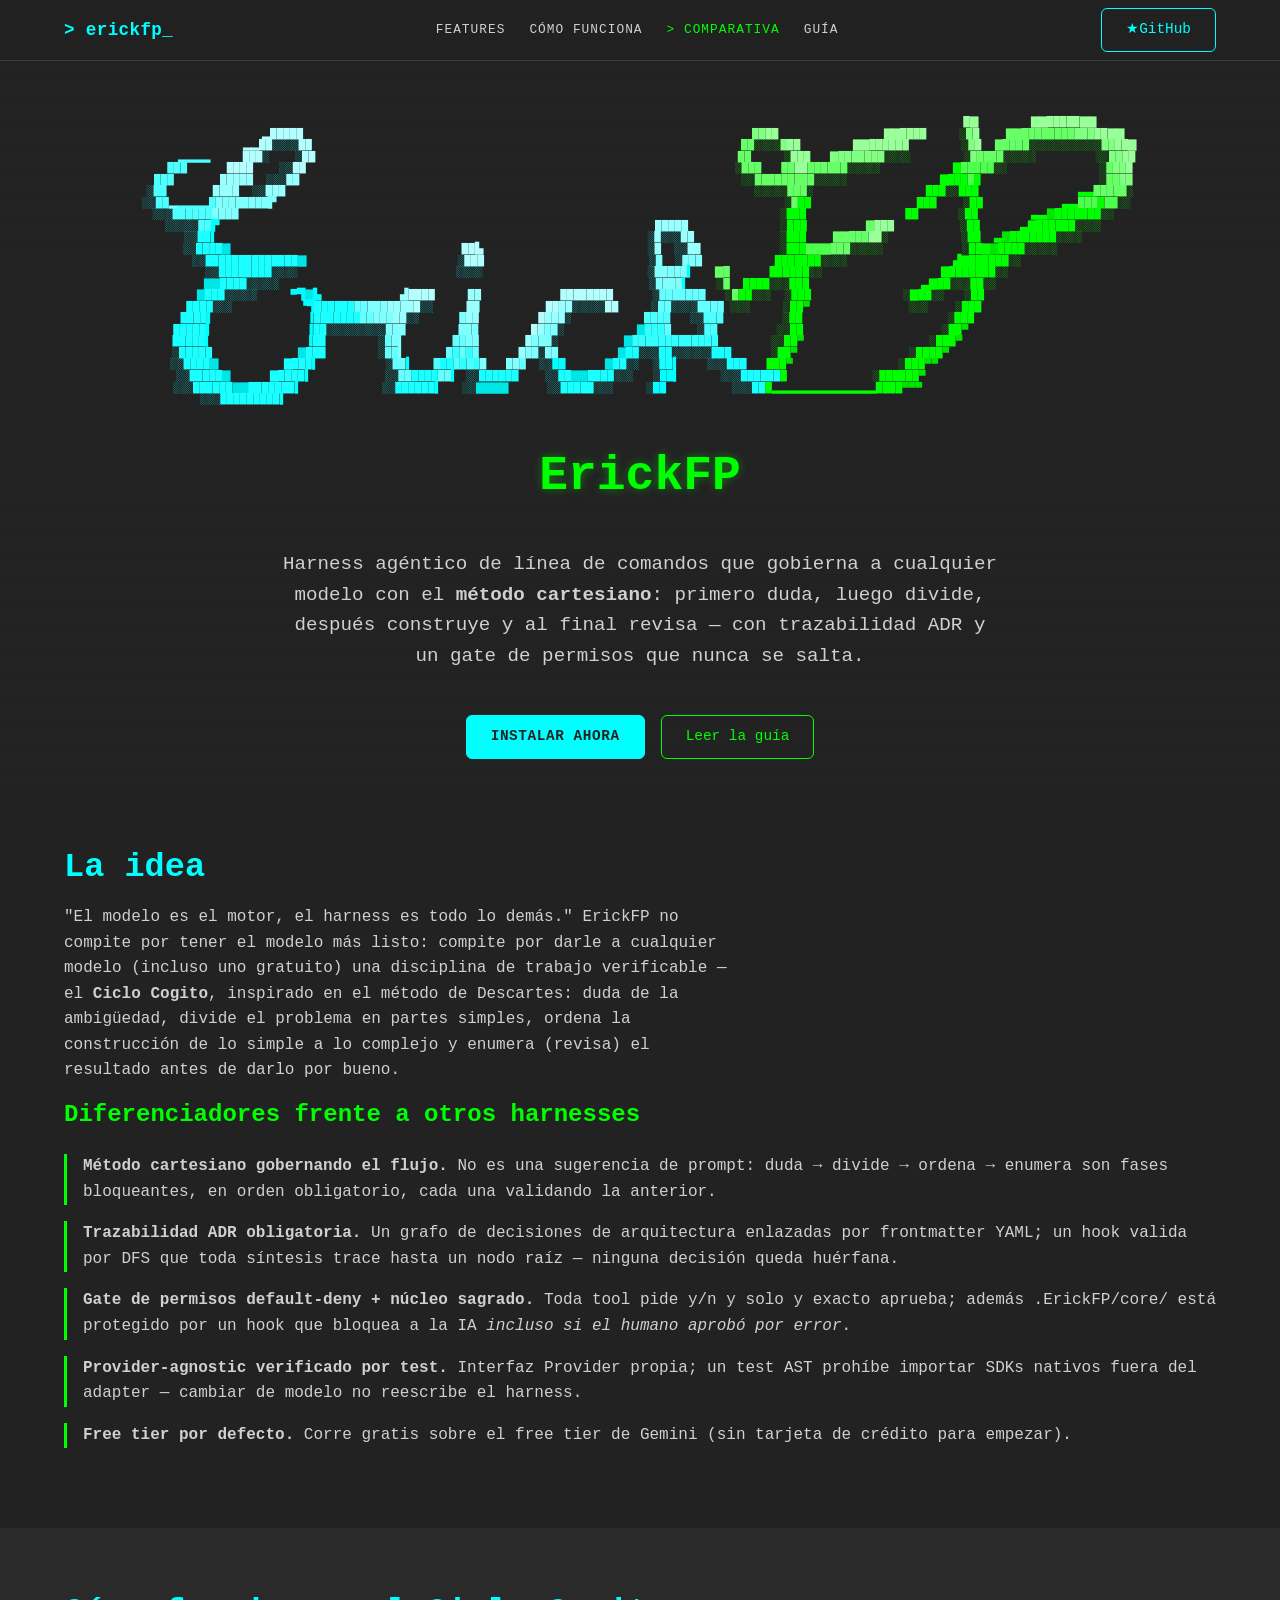
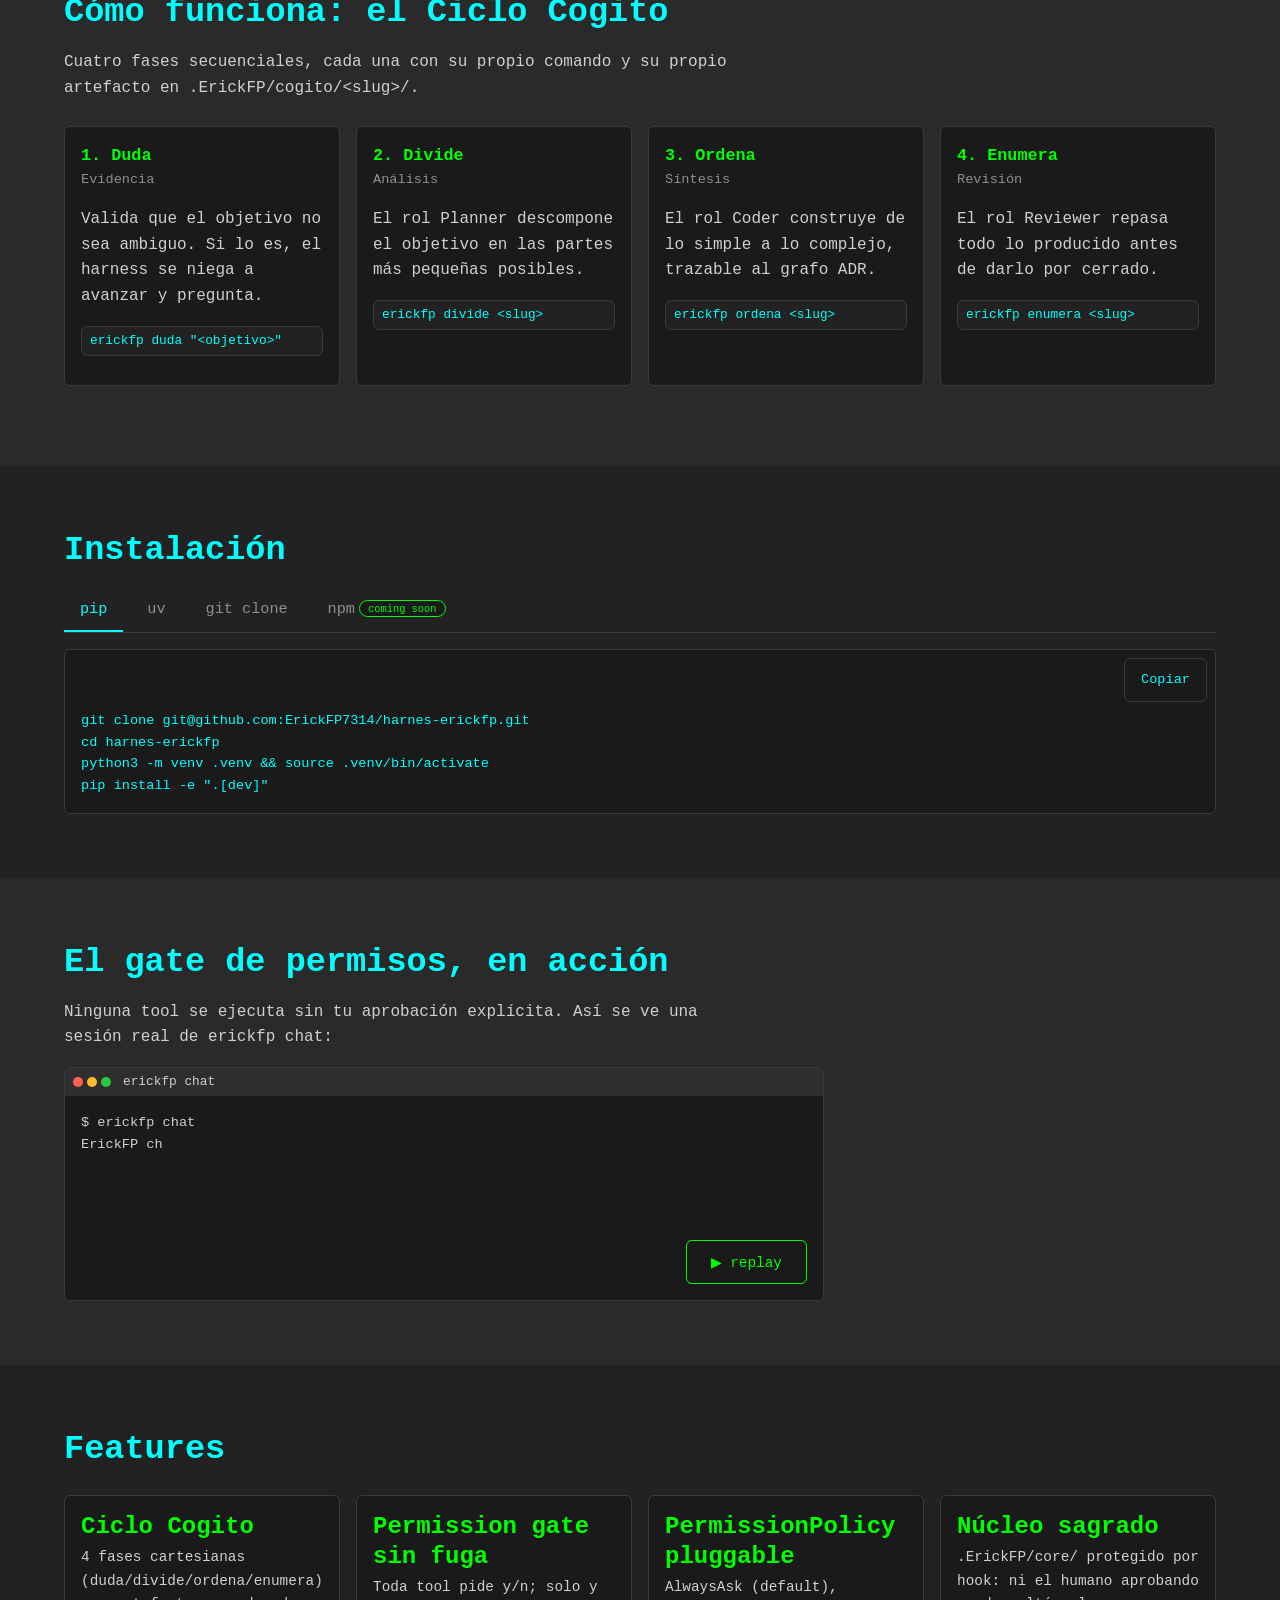
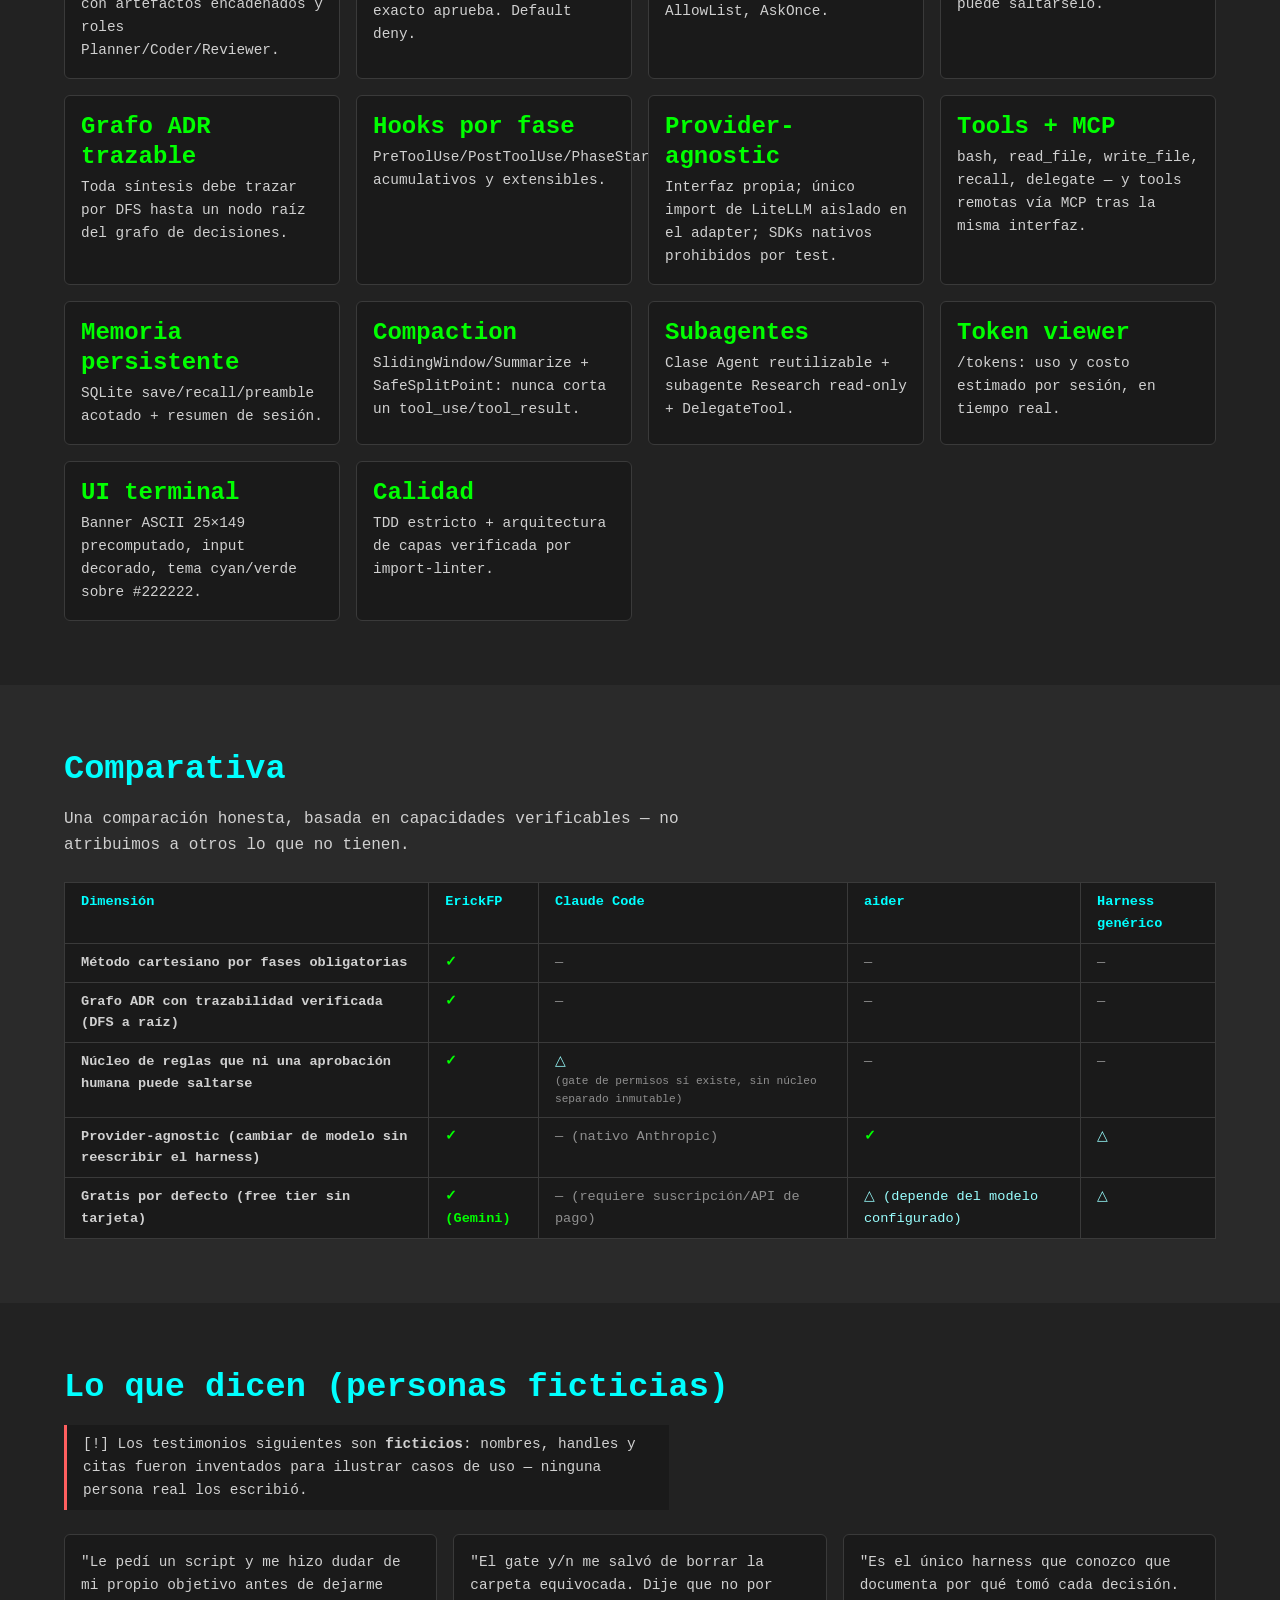
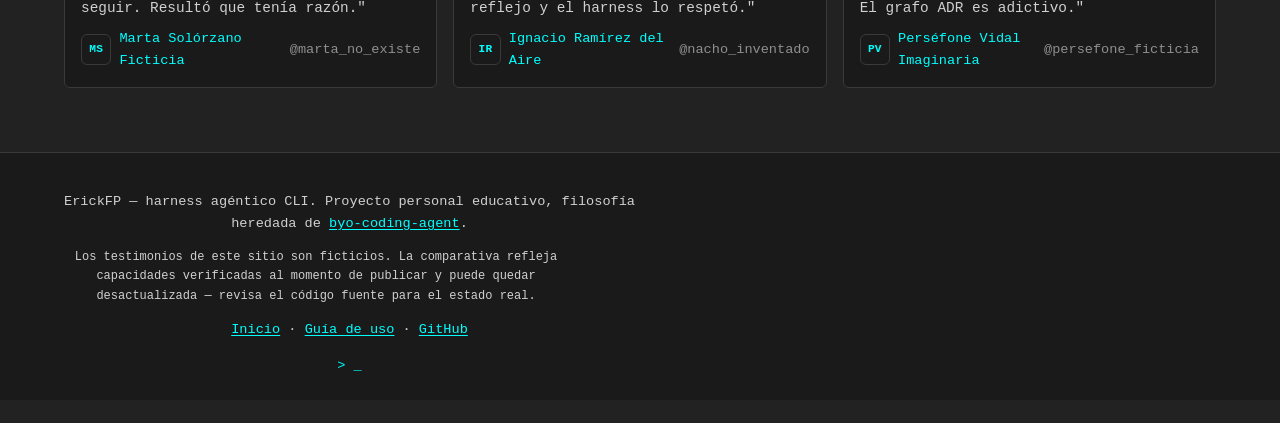
==== WebPage/index.html @ 9faa2ae4 "landing-webpage: sitio estático de presentación de ErickFP + deploy a GitHub Pages Lotes A-D del cic" ====
<!doctype html>
<html lang="es">
<head>
<meta charset="UTF-8">
<meta name="viewport" content="width=device-width, initial-scale=1">
<title>ErickFP — harness agéntico CLI gobernado por el método cartesiano</title>
<meta name="description" content="ErickFP es un harness agéntico de línea de comandos: el modelo es el motor, el harness es todo lo demás. Método cartesiano, gate de permisos sin fuga, núcleo sagrado y trazabilidad ADR.">
<link rel="icon" href="assets/img/favicon.svg" type="image/svg+xml">
<link rel="stylesheet" href="assets/css/theme.css">
<link rel="stylesheet" href="assets/css/portada.css">
<link rel="stylesheet" href="assets/css/landing.css">
</head>
<body>
<a class="skip-link" href="#main">Saltar al contenido</a>

<header class="site-header">
  <nav class="nav container" aria-label="Navegación principal">
    <a href="#hero" class="logo"><span aria-hidden="true">&gt; </span>erickfp<span class="cursor-caret">_</span></a>
    <button class="nav-toggle" id="nav-toggle" aria-expanded="false" aria-controls="nav-links" aria-label="Abrir menú">☰</button>
    <ul class="nav-links" id="nav-links">
      <li><a href="#features" data-nav>Features</a></li>
      <li><a href="#ciclo" data-nav>Cómo funciona</a></li>
      <li><a href="#comparativa" data-nav>Comparativa</a></li>
      <li><a href="guia.html">Guía</a></li>
    </ul>
    <a class="btn btn-github" href="https://github.com/ErickFP7314/harnes-erickfp" target="_blank" rel="noopener noreferrer">
      <span aria-hidden="true">★</span> GitHub
    </a>
  </nav>
</header>

<main id="main">

  <!-- ============ HERO ============ -->
  <section id="hero" class="hero">
    <div class="container hero-inner">
      <!-- PORTADA:BEGIN -->
<pre class="portada" aria-hidden="true">
                                                                                                                            <span class="c0">█▇</span>        <span class="c0">▇▇█████▇▇</span>      
                  <span class="c1">▂█████</span>                                                                    <span class="c2">██</span><span class="c0">██</span>                <span class="c0">▇▇████</span>     <span class="c3">░</span><span class="c2">█</span><span class="c0">█</span>    <span class="c4">▇▇████████</span><span class="c2">███</span><span class="c0">██▇▇</span>  
               <span class="c1">▂▂██</span><span class="c5">░░░░</span><span class="c1">██</span>                                                                 <span class="c4">██</span><span class="c3">░░░░</span><span class="c2">█</span><span class="c0">██</span>        <span class="c0">▇▇██████</span>        <span class="c3">░</span><span class="c2">█</span><span class="c0">█</span>  <span class="c4">▇████</span><span class="c3">░░░░░░░░░░░</span><span class="c2">██</span><span class="c0">██▇</span>
     <span class="c6">▂▂▂▂</span>     <span class="c1">███</span><span class="c5">░</span>    <span class="c5">░</span><span class="c1">██</span>                                                                <span class="c4">██</span>     <span class="c3">░</span><span class="c0">███</span>   <span class="c2">▇███████</span><span class="c3">░░░░</span>        <span class="c3">░</span><span class="c2">█</span><span class="c4">████</span><span class="c3">░░░░░</span>         <span class="c3">░░</span><span class="c2">██</span><span class="c0">██</span>
   <span class="c6">███</span>      <span class="c1">████</span>    <span class="c5">░░</span><span class="c1">██</span>                                                                 <span class="c3">░</span><span class="c4">███</span>   <span class="c4">██</span><span class="c0">██</span><span class="c4">██████</span><span class="c3">░░░░░</span>           <span class="c3">▇</span><span class="c7">█████</span><span class="c3">░░</span>              <span class="c3">░</span><span class="c4">█</span><span class="c2">██</span><span class="c0">█</span>
 <span class="c6">███</span>       <span class="c8">█████</span>  <span class="c5">░░░</span><span class="c8">██</span>                                                                   <span class="c3">░░</span><span class="c4">█████████</span><span class="c3">░░░░░</span>              <span class="c3">▇███</span><span class="c7">█</span><span class="c3">█</span>                  <span class="c3">░</span><span class="c4">██</span><span class="c2">██</span>
<span class="c5">░</span><span class="c6">██</span>       <span class="c8">████</span>  <span class="c5">░░</span><span class="c8">███</span>                                                                       <span class="c3">░░░░░</span><span class="c4">███</span><span class="c3">░</span>                 <span class="c3">███░░███</span>               <span class="c3">▃▃</span><span class="c4">█████</span><span class="c3">░</span>
<span class="c5">░░</span><span class="c6">██</span><span class="c9">▂</span><span class="c6">▂▂▂▂█</span><span class="c9">████████▛</span>                                                                             <span class="c3">░</span><span class="c4">█</span><span class="c3">██</span>                <span class="c3">███</span>    <span class="c3">░██</span>            <span class="c3">▃▃</span><span class="c7">███</span><span class="c3">█</span><span class="c7">██</span><span class="c3">░░</span> 
 <span class="c5">░░░</span><span class="c6">██████</span><span class="c9">████</span>                                                                                  <span class="c3">░███</span>               <span class="c3">██</span>      <span class="c3">░██</span>        <span class="c3">▃▃</span><span class="c10">▇</span><span class="c3">███████░░</span>   
   <span class="c5">░░░░░</span><span class="c6">██</span><span class="c5">▛</span>                                                                  <span class="c8">█████</span>              <span class="c3">░███</span>         <span class="c4">▇</span><span class="c0">███</span>          <span class="c3">░██</span>      <span class="c3">▃▇██████░░░░</span>     
      <span class="c5">░░</span><span class="c11">██</span><span class="c5">▍</span>                                                                 <span class="c5">░</span><span class="c8">█</span><span class="c5">░░░</span><span class="c8">██</span>             <span class="c3">░███</span>    <span class="c4">▇▇███</span><span class="c0">██</span><span class="c3">░</span>           <span class="c3">░██</span>  <span class="c3">▃</span><span class="c10">▇</span><span class="c3">███████░░░░</span>        
      <span class="c5">░░</span><span class="c11">████</span><span class="c12">▇</span>                                   <span class="c1">██▙</span>                         <span class="c5">░</span><span class="c8">█</span>  <span class="c5">░░</span><span class="c8">██</span>            <span class="c3">░███</span><span class="c7">▇▇▇</span><span class="c4">███</span><span class="c3">░░░░░</span>            <span class="c3">░██▇</span><span class="c10">▇</span><span class="c3">████░░░░░</span>            
       <span class="c5">░░</span><span class="c11">██████████████</span><span class="c12">▇</span>                       <span class="c5">░</span><span class="c1">███</span>                         <span class="c5">░</span><span class="c9">█</span>  <span class="c5">░</span><span class="c9">███</span>           <span class="c3">███████░░░░</span>                <span class="c3">▟▇██████░░</span>                 
         <span class="c5">░░</span><span class="c11">████████</span><span class="c5">░░░░</span>                        <span class="c5">░░░░</span>                         <span class="c5">░</span><span class="c9">█████</span><span class="c5">▍</span>   <span class="c4">▇█</span>      <span class="c3">██████░░</span>                  <span class="c3">▇███████░░</span>                   
         <span class="c12">▇▇</span><span class="c11">████</span><span class="c5">░░░░░</span>                                                        <span class="c5">░</span><span class="c9">████</span><span class="c5">▍</span>    <span class="c3">░</span><span class="c4">█</span>  <span class="c3">████░░░███</span>                 <span class="c3">▃▇██░░░██░░</span>                     
        <span class="c12">▇</span><span class="c11">███</span><span class="c5">░░░░░</span>     <span class="c5">▀▜</span><span class="c12">▇</span><span class="c5">▙</span>            <span class="c8">▟</span><span class="c1">████</span>     <span class="c8">██</span>            <span class="c1">████████</span>      <span class="c5">░</span><span class="c13">███████</span>   <span class="c3">░</span><span class="c4">█</span><span class="c3">██░░░</span>  <span class="c3">░███</span>              <span class="c3">░▇██░░</span>   <span class="c3">░██</span>                       
      <span class="c11">████</span><span class="c5">░░░</span>          <span class="c5">▝▜</span><span class="c11">██████</span><span class="c13">██</span><span class="c9">███</span><span class="c8">████</span><span class="c1">█</span><span class="c5">░░</span>     <span class="c8">██</span>          <span class="c1">██</span><span class="c8">██</span><span class="c5">░░░░░</span><span class="c1">██</span>     <span class="c5">░</span><span class="c13">██</span><span class="c5">░░░░</span><span class="c13">████</span> <span class="c3">░░░</span>     <span class="c3">░██</span><span class="c10">▀</span>               <span class="c3">░░░</span>    <span class="c3">░███</span>                       
     <span class="c11">████</span><span class="c5">▍</span>              <span class="c5">▐</span><span class="c11">███████</span><span class="c13">██</span><span class="c9">███</span><span class="c8">██</span><span class="c5">░░</span>      <span class="c9">█</span><span class="c8">██</span>         <span class="c1">█</span><span class="c8">███</span><span class="c5">░</span>           <span class="c6">████</span>   <span class="c5">░░</span><span class="c6">███</span>         <span class="c3">░██</span>                      <span class="c3">░███</span>                        
    <span class="c11">█████</span><span class="c5">▍</span>              <span class="c5">▐</span><span class="c11">██</span><span class="c5">░░░░░░░░░</span><span class="c9">███</span>        <span class="c9">███</span>        <span class="c1">█</span><span class="c8">█</span><span class="c9">██</span><span class="c5">░</span>           <span class="c12">▇</span><span class="c14">███</span><span class="c13">█</span>    <span class="c5">░</span><span class="c6">██</span>         <span class="c3">░░██</span>                     <span class="c3">░██</span><span class="c10">▀</span>                         
    <span class="c11">█████</span><span class="c5">▍</span>              <span class="c5">▐</span><span class="c11">██</span>        <span class="c5">░</span><span class="c13">█</span><span class="c9">█▍</span>       <span class="c13">██</span><span class="c9">██</span>       <span class="c8">█</span><span class="c9">███</span><span class="c5">░</span>          <span class="c12">▇</span><span class="c14">█████████████</span>        <span class="c3">░░██</span><span class="c10">▀</span>                   <span class="c3">░███</span><span class="c10">▀</span>                          
    <span class="c5">░</span><span class="c11">█████</span>             <span class="c12">▇</span><span class="c11">███</span>        <span class="c5">░</span><span class="c13">██</span><span class="c9">▍</span>      <span class="c13">█</span><span class="c14">█</span><span class="c13">█</span><span class="c14">█</span><span class="c13">█</span>      <span class="c8">█</span><span class="c9">██</span><span class="c5">░</span><span class="c9">██</span>         <span class="c12">▇</span><span class="c11">██</span><span class="c5">░░░</span><span class="c11">██</span><span class="c5">░░░░░░</span><span class="c11">███</span>      <span class="c3">░██</span><span class="c10">▀</span>                 <span class="c3">░████</span><span class="c10">▀</span>                            
    <span class="c5">░░</span><span class="c11">████</span><span class="c12">▇</span>          <span class="c11">▇███</span><span class="c5">▍</span>          <span class="c5">░</span><span class="c13">██</span><span class="c5">▍</span>   <span class="c6">█</span><span class="c11">██</span><span class="c6">█</span><span class="c14">█</span><span class="c6">█</span><span class="c14">█</span><span class="c9">█</span>   <span class="c9">██</span><span class="c13">█</span>  <span class="c5">░░██</span>      <span class="c12">▇</span><span class="c11">██</span><span class="c5">░░</span>  <span class="c5">░</span><span class="c11">██</span><span class="c5">▍</span>    <span class="c5">░░░</span><span class="c11">███</span>   <span class="c3">███</span><span class="c10">▀</span>                <span class="c3">░███</span><span class="c10">▀▀</span>                              
     <span class="c5">░░</span><span class="c11">█████</span><span class="c12">▇</span>      <span class="c11">▇████</span><span class="c5">▍</span>           <span class="c5">░░</span><span class="c13">██</span><span class="c11">████</span><span class="c13">██</span><span class="c5">▍</span> <span class="c5">░░</span><span class="c11">██████</span>    <span class="c5">░░</span><span class="c11">██</span><span class="c12">▇▇</span><span class="c11">████</span><span class="c5">░░░</span>   <span class="c5">░██▍</span>      <span class="c5">░░░</span><span class="c11">██████</span><span class="c3">█</span>             <span class="c3">░██████</span><span class="c10">▀</span>                                
      <span class="c5">░░░</span><span class="c11">██████</span><span class="c12">▇▇</span><span class="c11">███████</span><span class="c5">▍</span>            <span class="c5">░░</span><span class="c11">██████</span><span class="c5">▍</span>   <span class="c5">░░</span><span class="c12">▇▇▇▇</span>      <span class="c5">░░</span><span class="c11">█████</span><span class="c5">░░░</span>     <span class="c5">░██</span>          <span class="c5">░░░</span><span class="c11">██</span><span class="c3">█▂▂▂▂▂▂▂▂▂▂▂▂▂████</span><span class="c10">▀▀▀</span>                                  
        <span class="c5">░░░</span><span class="c11">█████████</span><span class="c5">▍</span>                                                                                                                                
</pre>
<!-- PORTADA:END -->

      <h1 class="hero-title">ErickFP</h1>
      <p class="hero-oneliner">
        Harness agéntico de línea de comandos que gobierna a cualquier modelo
        con el <strong>método cartesiano</strong>: primero duda, luego divide, después construye y al final revisa —
        con trazabilidad ADR y un gate de permisos que nunca se salta.
      </p>
      <div class="hero-cta">
        <a class="btn btn-primary" href="#instalacion">Instalar ahora</a>
        <a class="btn btn-secondary" href="guia.html">Leer la guía</a>
      </div>
    </div>
  </section>

  <!-- ============ LA IDEA + DIFERENCIADORES ============ -->
  <section id="idea" class="section">
    <div class="container">
      <h2>La idea</h2>
      <p>
        "El modelo es el motor, el harness es todo lo demás." ErickFP no compite por tener el modelo más listo:
        compite por darle a cualquier modelo (incluso uno gratuito) una disciplina de trabajo verificable —
        el <strong>Ciclo Cogito</strong>, inspirado en el método de Descartes: duda de la ambigüedad, divide el
        problema en partes simples, ordena la construcción de lo simple a lo complejo y enumera (revisa) el
        resultado antes de darlo por bueno.
      </p>

      <h3>Diferenciadores frente a otros harnesses</h3>
      <ul class="differentiators reveal">
        <li>
          <strong>Método cartesiano gobernando el flujo.</strong> No es una sugerencia de prompt: <code>duda → divide → ordena → enumera</code>
          son fases bloqueantes, en orden obligatorio, cada una validando la anterior.
        </li>
        <li>
          <strong>Trazabilidad ADR obligatoria.</strong> Un grafo de decisiones de arquitectura enlazadas por
          frontmatter YAML; un hook valida por DFS que toda síntesis trace hasta un nodo raíz — ninguna decisión
          queda huérfana.
        </li>
        <li>
          <strong>Gate de permisos default-deny + núcleo sagrado.</strong> Toda tool pide <code>y/n</code> y solo
          <code>y</code> exacto aprueba; además <code>.ErickFP/core/</code> está protegido por un hook que bloquea
          a la IA <em>incluso si el humano aprobó por error</em>.
        </li>
        <li>
          <strong>Provider-agnostic verificado por test.</strong> Interfaz <code>Provider</code> propia; un test
          AST prohíbe importar SDKs nativos fuera del adapter — cambiar de modelo no reescribe el harness.
        </li>
        <li>
          <strong>Free tier por defecto.</strong> Corre gratis sobre el free tier de Gemini (sin tarjeta de crédito
          para empezar).
        </li>
      </ul>
    </div>
  </section>

  <!-- ============ CICLO COGITO ============ -->
  <section id="ciclo" class="section section-alt">
    <div class="container">
      <h2>Cómo funciona: el Ciclo Cogito</h2>
      <p>Cuatro fases secuenciales, cada una con su propio comando y su propio artefacto en <code>.ErickFP/cogito/&lt;slug&gt;/</code>.</p>
      <ol class="cogito-cycle reveal">
        <li class="cogito-step">
          <span class="cogito-phase">1. Duda</span>
          <span class="cogito-label">Evidencia</span>
          <p>Valida que el objetivo no sea ambiguo. Si lo es, el harness se niega a avanzar y pregunta.</p>
          <pre class="snippet-inline"><code>erickfp duda "&lt;objetivo&gt;"</code></pre>
        </li>
        <li class="cogito-step">
          <span class="cogito-phase">2. Divide</span>
          <span class="cogito-label">Análisis</span>
          <p>El rol Planner descompone el objetivo en las partes más pequeñas posibles.</p>
          <pre class="snippet-inline"><code>erickfp divide &lt;slug&gt;</code></pre>
        </li>
        <li class="cogito-step">
          <span class="cogito-phase">3. Ordena</span>
          <span class="cogito-label">Síntesis</span>
          <p>El rol Coder construye de lo simple a lo complejo, trazable al grafo ADR.</p>
          <pre class="snippet-inline"><code>erickfp ordena &lt;slug&gt;</code></pre>
        </li>
        <li class="cogito-step">
          <span class="cogito-phase">4. Enumera</span>
          <span class="cogito-label">Revisión</span>
          <p>El rol Reviewer repasa todo lo producido antes de darlo por cerrado.</p>
          <pre class="snippet-inline"><code>erickfp enumera &lt;slug&gt;</code></pre>
        </li>
      </ol>
    </div>
  </section>

  <!-- ============ INSTALACIÓN (tabs) ============ -->
  <section id="instalacion" class="section">
    <div class="container">
      <h2>Instalación</h2>
      <div class="tabs" data-tabs>
        <div class="tab-list" role="tablist" aria-label="Métodos de instalación">
          <button class="tab-btn" role="tab" id="tab-pip" aria-controls="panel-pip" aria-selected="true" data-tab-target="panel-pip">pip</button>
          <button class="tab-btn" role="tab" id="tab-uv" aria-controls="panel-uv" aria-selected="false" tabindex="-1" data-tab-target="panel-uv">uv</button>
          <button class="tab-btn" role="tab" id="tab-git" aria-controls="panel-git" aria-selected="false" tabindex="-1" data-tab-target="panel-git">git clone</button>
          <button class="tab-btn" role="tab" id="tab-npm" aria-controls="panel-npm" aria-selected="false" tabindex="-1" data-tab-target="panel-npm">npm <span class="badge-soon">coming soon</span></button>
        </div>

        <div class="tab-panel" id="panel-pip" role="tabpanel" aria-labelledby="tab-pip">
          <div class="snippet">
            <pre><code>git clone git@github.com:ErickFP7314/harnes-erickfp.git
cd harnes-erickfp
python3 -m venv .venv &amp;&amp; source .venv/bin/activate
pip install -e ".[dev]"</code></pre>
            <button class="copy-btn" aria-label="Copiar comando de instalación con pip" data-copy="git clone git@github.com:ErickFP7314/harnes-erickfp.git&#10;cd harnes-erickfp&#10;python3 -m venv .venv &amp;&amp; source .venv/bin/activate&#10;pip install -e &quot;.[dev]&quot;">Copiar</button>
          </div>
        </div>

        <div class="tab-panel" id="panel-uv" role="tabpanel" aria-labelledby="tab-uv" hidden>
          <div class="snippet">
            <pre><code>git clone git@github.com:ErickFP7314/harnes-erickfp.git
cd harnes-erickfp
uv venv &amp;&amp; source .venv/bin/activate
uv pip install -e ".[dev]"</code></pre>
            <button class="copy-btn" aria-label="Copiar comando de instalación con uv" data-copy="git clone git@github.com:ErickFP7314/harnes-erickfp.git&#10;cd harnes-erickfp&#10;uv venv &amp;&amp; source .venv/bin/activate&#10;uv pip install -e &quot;.[dev]&quot;">Copiar</button>
          </div>
        </div>

        <div class="tab-panel" id="panel-git" role="tabpanel" aria-labelledby="tab-git" hidden>
          <div class="snippet">
            <pre><code>git clone git@github.com:ErickFP7314/harnes-erickfp.git
cd harnes-erickfp</code></pre>
            <button class="copy-btn" aria-label="Copiar comando de git clone" data-copy="git clone git@github.com:ErickFP7314/harnes-erickfp.git&#10;cd harnes-erickfp">Copiar</button>
          </div>
        </div>

        <div class="tab-panel" id="panel-npm" role="tabpanel" aria-labelledby="tab-npm" hidden>
          <p class="npm-notice">
            <span class="badge-soon">coming soon</span>
            ErickFP es un proyecto Python — un empaquetado <code>npm</code> está en el roadmap, todavía
            <strong>no existe</strong>. No hay ningún comando <code>npm</code> funcional hoy; usa <code>pip</code>,
            <code>uv</code> o <code>git clone</code>.
          </p>
        </div>
      </div>
    </div>
  </section>

  <!-- ============ DEMO TERMINAL ANIMADA ============ -->
  <section id="demo" class="section section-alt">
    <div class="container">
      <h2>El gate de permisos, en acción</h2>
      <p>Ninguna tool se ejecuta sin tu aprobación explícita. Así se ve una sesión real de <code>erickfp chat</code>:</p>
      <div class="terminal-window">
        <div class="terminal-titlebar">
          <span class="dot dot-red"></span><span class="dot dot-yellow"></span><span class="dot dot-green"></span>
          <span class="terminal-title">erickfp chat</span>
        </div>
        <pre class="demo-output" id="demo-output">$ erickfp chat
ErickFP chat -- Ctrl+D o 'salir' para terminar. Escribe /help para ver los comandos disponibles.
tu&gt; ¿qué archivos python hay en este proyecto?
[tool] bash {"command": "find . -name '*.py'"}
¿aprobar? [y/n] › y
✓ ejecutando… 42 archivos encontrados
erickfp&gt; Encontré 42 archivos .py, principalmente bajo src/erickfp/.</pre>
        <button class="btn btn-secondary btn-replay" id="demo-replay" type="button">▶ replay</button>
      </div>
    </div>
  </section>

  <!-- ============ FEATURES GRID ============ -->
  <section id="features" class="section">
    <div class="container">
      <h2>Features</h2>
      <div class="features-grid reveal">
        <article class="feature-card">
          <h3>Ciclo Cogito</h3>
          <p>4 fases cartesianas (duda/divide/ordena/enumera) con artefactos encadenados y roles Planner/Coder/Reviewer.</p>
        </article>
        <article class="feature-card">
          <h3>Permission gate sin fuga</h3>
          <p>Toda tool pide <code>y/n</code>; solo <code>y</code> exacto aprueba. Default deny.</p>
        </article>
        <article class="feature-card">
          <h3>PermissionPolicy pluggable</h3>
          <p><code>AlwaysAsk</code> (default), <code>AllowList</code>, <code>AskOnce</code>.</p>
        </article>
        <article class="feature-card">
          <h3>Núcleo sagrado</h3>
          <p><code>.ErickFP/core/</code> protegido por hook: ni el humano aprobando puede saltárselo.</p>
        </article>
        <article class="feature-card">
          <h3>Grafo ADR trazable</h3>
          <p>Toda síntesis debe trazar por DFS hasta un nodo raíz del grafo de decisiones.</p>
        </article>
        <article class="feature-card">
          <h3>Hooks por fase</h3>
          <p>PreToolUse/PostToolUse/PhaseStart/PhaseEnd, acumulativos y extensibles.</p>
        </article>
        <article class="feature-card">
          <h3>Provider-agnostic</h3>
          <p>Interfaz propia; único import de LiteLLM aislado en el adapter; SDKs nativos prohibidos por test.</p>
        </article>
        <article class="feature-card">
          <h3>Tools + MCP</h3>
          <p>bash, read_file, write_file, recall, delegate — y tools remotas vía MCP tras la misma interfaz.</p>
        </article>
        <article class="feature-card">
          <h3>Memoria persistente</h3>
          <p>SQLite save/recall/preamble acotado + resumen de sesión.</p>
        </article>
        <article class="feature-card">
          <h3>Compaction</h3>
          <p>SlidingWindow/Summarize + SafeSplitPoint: nunca corta un <code>tool_use</code>/<code>tool_result</code>.</p>
        </article>
        <article class="feature-card">
          <h3>Subagentes</h3>
          <p>Clase <code>Agent</code> reutilizable + subagente <code>Research</code> read-only + <code>DelegateTool</code>.</p>
        </article>
        <article class="feature-card">
          <h3>Token viewer</h3>
          <p><code>/tokens</code>: uso y costo estimado por sesión, en tiempo real.</p>
        </article>
        <article class="feature-card">
          <h3>UI terminal</h3>
          <p>Banner ASCII 25×149 precomputado, input decorado, tema cyan/verde sobre <code>#222222</code>.</p>
        </article>
        <article class="feature-card">
          <h3>Calidad</h3>
          <p>TDD estricto + arquitectura de capas verificada por import-linter.</p>
        </article>
      </div>
    </div>
  </section>

  <!-- ============ COMPARATIVA ============ -->
  <section id="comparativa" class="section section-alt">
    <div class="container">
      <h2>Comparativa</h2>
      <p>Una comparación honesta, basada en capacidades verificables — no atribuimos a otros lo que no tienen.</p>
      <div class="table-wrapper">
        <table class="comparison-table">
          <thead>
            <tr>
              <th scope="col">Dimensión</th>
              <th scope="col">ErickFP</th>
              <th scope="col">Claude Code</th>
              <th scope="col">aider</th>
              <th scope="col">Harness genérico</th>
            </tr>
          </thead>
          <tbody>
            <tr>
              <th scope="row">Método cartesiano por fases obligatorias</th>
              <td class="yes">✓ <span class="visually-hidden">sí</span></td>
              <td class="no">— <span class="visually-hidden">no</span></td>
              <td class="no">— <span class="visually-hidden">no</span></td>
              <td class="no">— <span class="visually-hidden">no</span></td>
            </tr>
            <tr>
              <th scope="row">Grafo ADR con trazabilidad verificada (DFS a raíz)</th>
              <td class="yes">✓ <span class="visually-hidden">sí</span></td>
              <td class="no">— <span class="visually-hidden">no</span></td>
              <td class="no">— <span class="visually-hidden">no</span></td>
              <td class="no">— <span class="visually-hidden">no</span></td>
            </tr>
            <tr>
              <th scope="row">Núcleo de reglas que ni una aprobación humana puede saltarse</th>
              <td class="yes">✓ <span class="visually-hidden">sí</span></td>
              <td class="partial">△ <span class="visually-hidden">parcial:</span> <span class="table-note">(gate de permisos sí existe, sin núcleo separado inmutable)</span></td>
              <td class="no">— <span class="visually-hidden">no</span></td>
              <td class="no">— <span class="visually-hidden">no</span></td>
            </tr>
            <tr>
              <th scope="row">Provider-agnostic (cambiar de modelo sin reescribir el harness)</th>
              <td class="yes">✓ <span class="visually-hidden">sí</span></td>
              <td class="no">— <span class="visually-hidden">no</span> (nativo Anthropic)</td>
              <td class="yes">✓ <span class="visually-hidden">sí</span></td>
              <td class="partial">△ <span class="visually-hidden">parcial</span></td>
            </tr>
            <tr>
              <th scope="row">Gratis por defecto (free tier sin tarjeta)</th>
              <td class="yes">✓ <span class="visually-hidden">sí</span> (Gemini)</td>
              <td class="no">— <span class="visually-hidden">no</span> (requiere suscripción/API de pago)</td>
              <td class="partial">△ <span class="visually-hidden">parcial</span> (depende del modelo configurado)</td>
              <td class="partial">△ <span class="visually-hidden">parcial</span></td>
            </tr>
          </tbody>
        </table>
      </div>
    </div>
  </section>

  <!-- ============ TESTIMONIOS ============ -->
  <section id="testimonios" class="section">
    <div class="container">
      <h2>Lo que dicen (personas ficticias)</h2>
      <p class="fiction-disclaimer">
        <span aria-hidden="true">[!]</span> Los testimonios siguientes son <strong>ficticios</strong>: nombres, handles y citas fueron inventados
        para ilustrar casos de uso — ninguna persona real los escribió.
      </p>
      <div class="testimonials-grid reveal">
        <figure class="tweet-card">
          <blockquote>
            "Le pedí un script y me hizo dudar de mi propio objetivo antes de dejarme seguir. Resultó que tenía razón."
          </blockquote>
          <figcaption>
            <span class="avatar" aria-hidden="true">MS</span>
            <span class="handle-name">Marta Solórzano Ficticia</span>
            <span class="handle-at">@marta_no_existe</span>
          </figcaption>
        </figure>
        <figure class="tweet-card">
          <blockquote>
            "El gate y/n me salvó de borrar la carpeta equivocada. Dije que no por reflejo y el harness lo respetó."
          </blockquote>
          <figcaption>
            <span class="avatar" aria-hidden="true">IR</span>
            <span class="handle-name">Ignacio Ramírez del Aire</span>
            <span class="handle-at">@nacho_inventado</span>
          </figcaption>
        </figure>
        <figure class="tweet-card">
          <blockquote>
            "Es el único harness que conozco que documenta por qué tomó cada decisión. El grafo ADR es adictivo."
          </blockquote>
          <figcaption>
            <span class="avatar" aria-hidden="true">PV</span>
            <span class="handle-name">Perséfone Vidal Imaginaria</span>
            <span class="handle-at">@persefone_ficticia</span>
          </figcaption>
        </figure>
      </div>
    </div>
  </section>

</main>

<footer class="site-footer">
  <div class="container footer-inner">
    <p>ErickFP — harness agéntico CLI. Proyecto personal educativo, filosofía heredada de
      <a href="https://github.com/betta-tech/byo-coding-agent" target="_blank" rel="noopener noreferrer">byo-coding-agent</a>.
    </p>
    <p class="footer-disclaimer">
      Los testimonios de este sitio son ficticios. La comparativa refleja capacidades verificadas al momento de publicar
      y puede quedar desactualizada — revisa el código fuente para el estado real.
    </p>
    <p class="footer-links">
      <a href="index.html">Inicio</a> ·
      <a href="guia.html">Guía de uso</a> ·
      <a href="https://github.com/ErickFP7314/harnes-erickfp" target="_blank" rel="noopener noreferrer">GitHub</a>
    </p>
    <p class="footer-prompt" aria-hidden="true">&gt; <span class="cursor-caret">_</span></p>
  </div>
</footer>

<script src="assets/js/main.js"></script>
<script src="assets/js/terminal-demo.js"></script>
</body>
</html>
---- WebPage/assets/css/theme.css ----
/*
 * theme.css -- tokens de tema compartidos por todo WebPage/.
 * Fuente de verdad: src/erickfp/ui/theme.py (CYAN #00FFFF, GREEN #00FF00,
 * BG #222222) + rampas observadas en src/erickfp/ui/_portada_asset.py.
 * Spec: web-theme-terminal (paleta exacta, tipografia monospace, neon solo
 * en acentos, responsive, accesibilidad basica).
 *
 * Regla de integracion (design D6): cualquier CSS que entre despues (Stitch/
 * Magic/ui-ux-pro-max) DEBE normalizarse contra estos tokens -- ningun color
 * de acento ad-hoc fuera de esta paleta.
 */

:root {
  /* --- Paleta primaria (theme.py) --- */
  --color-cyan: #00ffff;
  --color-green: #00ff00;
  --color-bg: #222222;
  --color-white: #ffffff;

  /* --- Rampa cyan (claro -> oscuro relativo al primario) --- */
  --cyan-100: #b3ffff;
  --cyan-200: #99ffff;
  --cyan-300: #80ffff;
  --cyan-400: #66ffff;
  --cyan-500: #4dffff;
  --cyan-600: #33ffff;
  --cyan-700: #1affff;
  --cyan-800: #00e6e6;

  /* --- Rampa verde --- */
  --green-100: #99ff99;
  --green-200: #80ff80;
  --green-300: #66ff66;
  --green-400: #4dff4d;
  --green-800: #00e600;

  /* --- Superficies y texto --- */
  --bg-base: var(--color-bg);
  --bg-elevated: #2a2a2a;
  --bg-inset: #1a1a1a;
  --text-base: #d0d0d0;
  --text-muted: #8f8f8f;
  --border-subtle: #3a3a3a;

  /* --- Acentos semanticos (siempre desde la paleta) --- */
  --accent-primary: var(--color-cyan);
  --accent-secondary: var(--color-green);
  --accent-danger: #ff5f5f;

  /*
   * --- Tipografia: monospace con fallbacks del sistema (C3: decision de
   * font-stack diferida del design -- CERO CDNs/@import de Google Fonts a
   * proposito, el sitio debe funcionar abriendo el .html con file:// sin
   * red. Si "JetBrains Mono" no esta instalada localmente, cae en el
   * siguiente monospace del sistema sin romper la estetica. ---
   */
  --font-mono:
    "JetBrains Mono", ui-monospace, "Cascadia Code", "Fira Code", Menlo,
    Consolas, monospace;

  /* --- Espaciado y layout --- */
  --space-1: 0.25rem;
  --space-2: 0.5rem;
  --space-3: 1rem;
  --space-4: 1.5rem;
  --space-5: 2.5rem;
  --space-6: 4rem;
  --max-width: 1200px;
  --radius: 6px;

  /* --- Escala de z-index (C3: unica fuente, nada ad-hoc por encima) ---
   * 50 = nav sticky. 100 = skip-link, intencionalmente por encima del nav
   * porque debe cubrirlo al recibir foco (accesibilidad de teclado). */
  --z-nav: 50;
  --z-skip-link: 100;

  /* --- Sombras/glow neon (C3: solo hover, headings hero y elementos
   * pequenos -- nunca en parrafos largos, spec web-theme-terminal). --- */
  --glow-cyan: 0 0 10px rgba(0, 255, 255, 0.45);
  --glow-green: 0 0 10px rgba(0, 255, 0, 0.4);
}

*,
*::before,
*::after {
  box-sizing: border-box;
}

html {
  scroll-behavior: smooth;
  -webkit-text-size-adjust: 100%;
}

@media (prefers-reduced-motion: reduce) {
  html {
    scroll-behavior: auto;
  }
  *,
  *::before,
  *::after {
    animation-duration: 0.01ms !important;
    animation-iteration-count: 1 !important;
    transition-duration: 0.01ms !important;
    scroll-behavior: auto !important;
  }
}

body {
  margin: 0;
  background-color: var(--bg-base);
  color: var(--text-base);
  font-family: var(--font-mono);
  font-size: 16px;
  line-height: 1.6;
  overflow-x: hidden;
}

h1,
h2,
h3,
h4 {
  font-family: var(--font-mono);
  color: var(--accent-primary);
  line-height: 1.25;
  margin: 0 0 var(--space-3);
}

h1 {
  font-size: clamp(1.75rem, 4vw, 3rem);
}

h2 {
  font-size: clamp(1.4rem, 3vw, 2.1rem);
}

h3 {
  font-size: clamp(1.1rem, 2vw, 1.5rem);
  color: var(--accent-secondary);
}

p {
  color: var(--text-base);
  max-width: 70ch;
}

a {
  color: var(--accent-primary);
  text-decoration: underline;
  text-underline-offset: 2px;
}

a:hover {
  color: var(--cyan-200);
}

code,
pre,
kbd,
samp {
  font-family: var(--font-mono);
}

button {
  font-family: var(--font-mono);
  cursor: pointer;
}

/* Foco visible en todo elemento interactivo (accesibilidad, web-theme-terminal) */
a:focus-visible,
button:focus-visible,
input:focus-visible,
[tabindex]:focus-visible {
  outline: 2px solid var(--accent-secondary);
  outline-offset: 2px;
}

.container {
  max-width: var(--max-width);
  margin: 0 auto;
  padding: 0 var(--space-4);
}

.visually-hidden {
  position: absolute;
  width: 1px;
  height: 1px;
  padding: 0;
  margin: -1px;
  overflow: hidden;
  clip: rect(0, 0, 0, 0);
  white-space: nowrap;
  border: 0;
}

.skip-link {
  position: absolute;
  left: -999px;
  top: 0;
  background: var(--bg-inset);
  color: var(--accent-secondary);
  padding: var(--space-2) var(--space-3);
  z-index: var(--z-skip-link);
  border: 1px solid var(--accent-secondary);
}

.skip-link:focus {
  left: var(--space-2);
  top: var(--space-2);
}

/* --- Botones de copiado reutilizados en landing y guia --- */
.copy-btn {
  display: inline-flex;
  align-items: center;
  justify-content: center;
  min-height: 44px;
  min-width: 44px;
  background: var(--bg-inset);
  border: 1px solid var(--border-subtle);
  color: var(--accent-primary);
  border-radius: var(--radius);
  padding: var(--space-2) var(--space-3);
  font-size: 0.85rem;
  cursor: pointer;
  transition: border-color 0.2s ease, color 0.2s ease, box-shadow 0.2s ease;
}

.copy-btn:hover,
.copy-btn:focus-visible {
  border-color: var(--accent-primary);
  box-shadow: var(--glow-cyan);
}

.copy-btn[data-copied="true"] {
  color: var(--accent-secondary);
  border-color: var(--accent-secondary);
  box-shadow: var(--glow-green);
}

/* --- Reveal-on-scroll (main.js agrega/observa .reveal / .visible) --- */
.reveal {
  opacity: 0;
  transform: translateY(12px);
  transition: opacity 0.5s ease, transform 0.5s ease;
}

.reveal.visible {
  opacity: 1;
  transform: translateY(0);
}

@media (prefers-reduced-motion: reduce) {
  .reveal {
    opacity: 1;
    transform: none;
    transition: none;
  }
}

/* =====================================================================
 * Componentes compartidos entre index.html y guia.html: nav sticky,
 * botones, snippets copiables, tablas base, callouts. landing.css/
 * guia.css solo agregan layout especifico de cada pagina (D1).
 * ===================================================================== */

/* ---------- Nav sticky ---------- */
.site-header {
  position: sticky;
  top: 0;
  z-index: var(--z-nav);
  background: rgba(34, 34, 34, 0.92);
  backdrop-filter: blur(6px);
  border-bottom: 1px solid var(--border-subtle);
}

.nav {
  display: flex;
  align-items: center;
  justify-content: space-between;
  gap: var(--space-3);
  padding: var(--space-2) var(--space-4);
}

.logo {
  color: var(--accent-primary);
  font-weight: bold;
  text-decoration: none;
  font-size: 1.1rem;
  letter-spacing: 0.02em;
  transition: text-shadow 0.2s ease;
}

.logo:hover,
.logo:focus-visible {
  text-shadow: var(--glow-cyan);
}

.cursor-caret {
  animation: blink-caret 1.1s steps(2) infinite;
}

@keyframes blink-caret {
  50% {
    opacity: 0;
  }
}

.nav-links {
  list-style: none;
  display: flex;
  gap: var(--space-4);
  margin: 0;
  padding: 0;
}

.nav-links a {
  color: var(--text-base);
  text-decoration: none;
  font-size: 0.8rem;
  text-transform: uppercase;
  letter-spacing: 0.08em;
  white-space: nowrap;
  display: inline-flex;
  align-items: center;
  min-height: 44px;
  transition: color 0.2s ease;
}

.nav-links a:hover,
.nav-links a[data-active="true"] {
  color: var(--accent-secondary);
}

.nav-toggle {
  display: none;
  background: none;
  border: 1px solid var(--border-subtle);
  color: var(--accent-primary);
  border-radius: var(--radius);
  padding: var(--space-1) var(--space-2);
  min-width: 44px;
  min-height: 44px;
  transition: border-color 0.2s ease, color 0.2s ease;
}

.nav-toggle:hover {
  border-color: var(--accent-primary);
}

/* ---------- Botones ---------- */
.btn {
  display: inline-flex;
  align-items: center;
  justify-content: center;
  min-height: 44px;
  border: 1px solid var(--accent-primary);
  color: var(--accent-primary);
  padding: var(--space-2) var(--space-4);
  border-radius: var(--radius);
  text-decoration: none;
  font-size: 0.9rem;
  cursor: pointer;
  transition:
    background-color 0.2s ease,
    color 0.2s ease,
    border-color 0.2s ease,
    box-shadow 0.2s ease;
  background: transparent;
}

.btn:hover,
.btn:focus-visible {
  background: var(--accent-primary);
  color: var(--bg-base);
  box-shadow: var(--glow-cyan);
}

/* Primario (pista Stitch C1): fondo cyan solido, texto oscuro, uppercase */
.btn-primary {
  background: var(--accent-primary);
  border-color: var(--accent-primary);
  color: var(--bg-base);
  text-transform: uppercase;
  letter-spacing: 0.04em;
  font-weight: bold;
}

.btn-primary:hover,
.btn-primary:focus-visible {
  background: var(--cyan-200);
  border-color: var(--cyan-200);
  color: var(--bg-base);
  box-shadow: var(--glow-cyan);
}

/* Secundario (pista Stitch C1): borde verde, texto verde, fondo transparente */
.btn-secondary {
  border-color: var(--accent-secondary);
  color: var(--accent-secondary);
  background: transparent;
}

.btn-secondary:hover,
.btn-secondary:focus-visible {
  background: var(--accent-secondary);
  color: var(--bg-base);
  box-shadow: var(--glow-green);
}

.btn-github {
  white-space: nowrap;
}

/* ---------- Snippets copiables ---------- */
.snippet {
  position: relative;
  background: var(--bg-inset);
  border: 1px solid var(--border-subtle);
  border-radius: var(--radius);
  /* padding-top ampliado (C3, regla de touch target >=44px): reserva
   * espacio para que .copy-btn no tape la primera linea de codigo. */
  padding: 3.75rem var(--space-3) var(--space-3);
  overflow-x: auto;
}

.snippet pre {
  margin: 0;
  color: var(--accent-primary);
  font-size: 0.85rem;
  white-space: pre;
}

.snippet .copy-btn {
  position: absolute;
  top: var(--space-2);
  right: var(--space-2);
}

/* ---------- Tablas base ---------- */
.table-wrapper {
  overflow-x: auto;
  margin-top: var(--space-4);
  /* D5 (gate de calidad): fondo propio bg-inset en vez de heredar el fondo
   * de la seccion contenedora (.section-alt = bg-elevated #2A2A2A). Sin
   * esto, ".comparison-table .no" (text-muted #8F8F8F) sobre bg-elevated
   * medía 4.44:1 -- por debajo del minimo WCAG 4.5:1. Sobre bg-inset
   * (#1A1A1A) el mismo texto muted sube a ~5.38:1. */
  background: var(--bg-inset);
}

.table-wrapper table {
  width: 100%;
  border-collapse: collapse;
  min-width: 480px;
}

.table-wrapper th,
.table-wrapper td {
  border: 1px solid var(--border-subtle);
  padding: var(--space-2) var(--space-3);
  text-align: left;
  font-size: 0.85rem;
  vertical-align: top;
}

.table-wrapper thead th {
  color: var(--accent-primary);
  background: var(--bg-inset);
}

/* ---------- Callouts ---------- */
.callout {
  background: var(--bg-inset);
  border-left: 3px solid var(--accent-secondary);
  padding: var(--space-2) var(--space-3);
  font-size: 0.9rem;
}

.callout-warning {
  border-left-color: var(--accent-danger);
}

/* ---------- Footer ---------- */
.site-footer {
  background: var(--bg-inset);
  border-top: 1px solid var(--border-subtle);
  padding: var(--space-4) 0;
}

.footer-inner {
  text-align: center;
  font-size: 0.85rem;
  color: var(--text-muted);
}

.footer-disclaimer {
  font-size: 0.75rem;
}

.footer-links a {
  color: var(--accent-primary);
}

.footer-prompt {
  margin: var(--space-2) 0 0;
  color: var(--accent-primary);
  font-size: 0.85rem;
}

/* ---------- Responsive nav (mobile) ---------- */
@media (max-width: 640px) {
  .nav-links {
    position: absolute;
    top: 100%;
    left: 0;
    right: 0;
    background: var(--bg-base);
    border-bottom: 1px solid var(--border-subtle);
    flex-direction: column;
    padding: var(--space-3) var(--space-4);
    display: none;
  }

  .nav-links[data-open="true"] {
    display: flex;
  }

  .nav-toggle {
    display: inline-block;
  }

  .btn-github span {
    display: none;
  }
}
---- WebPage/assets/css/portada.css ----
/*
 * portada.css -- GENERADO por scripts/gen_portada_web.py.
 * NO EDITAR A MANO. Regenerar con:
 *     .venv/bin/python WebPage/scripts/gen_portada_web.py
 *
 * Clases de color c0..cN mapeadas 1:1 a los hex fg presentes en
 * src/erickfp/ui/_portada_asset.py (ROWS). El fondo #222222 se fija
 * una sola vez en .portada, nunca por span (design D3).
 */

.portada {
  background-color: #222222;
  color: #ffffff;
  margin: 0;
  padding: var(--space-3, 1rem) 0;
  white-space: pre;
  overflow: hidden;
  /* Responsive: escala fluida sin scroll horizontal (design D2,
     spec web-portada-asset Requirement 'Comportamiento responsive del arte'). 149 columnas monospace ~0.6ch por unidad de font-size. */
  font-size: clamp(3px, 1.1vw, 11px);
  line-height: 1.05;
  letter-spacing: 0;
  text-align: center;
}

.portada .c0 { color: #99FF99; }
.portada .c1 { color: #B3FFFF; }
.portada .c2 { color: #80FF80; }
.portada .c3 { color: #00FF00; }
.portada .c4 { color: #66FF66; }
.portada .c5 { color: #00FFFF; }
.portada .c6 { color: #4DFFFF; }
.portada .c7 { color: #4DFF4D; }
.portada .c8 { color: #99FFFF; }
.portada .c9 { color: #80FFFF; }
.portada .c10 { color: #00E600; }
.portada .c11 { color: #1AFFFF; }
.portada .c12 { color: #00E6E6; }
.portada .c13 { color: #66FFFF; }
.portada .c14 { color: #33FFFF; }
---- WebPage/assets/css/landing.css ----
/*
 * landing.css -- estilos ESPECÍFICOS de index.html (hero, tabs de
 * instalación, ciclo cogito, demo terminal, features, comparativa,
 * testimonios). Los componentes compartidos con guia.html (nav, botones,
 * snippets, tablas base, footer) viven en theme.css.
 */

/* ============ HERO ============ */
.hero {
  position: relative;
  padding: var(--space-5) 0 var(--space-4);
  text-align: center;
  overflow: hidden;
}

/* Scanlines muy sutiles (C3, pista Stitch: ventana de terminal) --
 * decorativas, opacity <=0.06, no interfieren con lectura ni con
 * prefers-reduced-motion (son estaticas, no animan). */
.hero::before {
  content: "";
  position: absolute;
  inset: 0;
  pointer-events: none;
  background-image: repeating-linear-gradient(
    0deg,
    rgba(0, 255, 255, 0.05) 0px,
    rgba(0, 255, 255, 0.05) 1px,
    transparent 1px,
    transparent 3px
  );
  opacity: 0.06;
}

.hero-inner {
  display: flex;
  flex-direction: column;
  align-items: center;
  gap: var(--space-4);
}

.hero-title {
  margin: 0;
  color: var(--accent-secondary);
  text-shadow: var(--glow-green);
}

.hero-oneliner {
  max-width: 62ch;
  font-size: clamp(1rem, 1.6vw, 1.2rem);
}

.hero-cta {
  display: flex;
  gap: var(--space-3);
  flex-wrap: wrap;
  justify-content: center;
}

/* ============ SECTIONS ============ */
.section {
  padding: var(--space-6) 0;
}

.section-alt {
  background: var(--bg-elevated);
}

.differentiators {
  list-style: none;
  padding: 0;
  display: grid;
  gap: var(--space-3);
  margin-top: var(--space-4);
}

.differentiators li {
  border-left: 3px solid var(--accent-secondary);
  padding-left: var(--space-3);
}

/* ============ CICLO COGITO ============ */
.cogito-cycle {
  list-style: none;
  padding: 0;
  display: grid;
  grid-template-columns: repeat(4, 1fr);
  gap: var(--space-3);
  margin-top: var(--space-4);
}

.cogito-step {
  background: var(--bg-inset);
  border: 1px solid var(--border-subtle);
  border-radius: var(--radius);
  padding: var(--space-3);
  transition: border-color 0.2s ease, box-shadow 0.2s ease;
}

.cogito-step:hover {
  border-color: var(--accent-secondary);
  box-shadow: var(--glow-green);
}

.cogito-phase {
  display: block;
  color: var(--accent-secondary);
  font-weight: bold;
  font-size: 1.05rem;
}

.cogito-label {
  display: block;
  color: var(--text-muted);
  font-size: 0.85rem;
  margin-bottom: var(--space-2);
}

.snippet-inline {
  background: var(--bg-base);
  border: 1px solid var(--border-subtle);
  border-radius: var(--radius);
  padding: var(--space-1) var(--space-2);
  overflow-x: auto;
  font-size: 0.8rem;
  color: var(--accent-primary);
}

/* ============ TABS DE INSTALACIÓN ============ */
.tab-list {
  display: flex;
  gap: var(--space-2);
  flex-wrap: wrap;
  border-bottom: 1px solid var(--border-subtle);
  margin-bottom: var(--space-3);
}

.tab-btn {
  display: inline-flex;
  align-items: center;
  min-height: 44px;
  background: none;
  border: none;
  border-bottom: 2px solid transparent;
  color: var(--text-muted);
  padding: var(--space-2) var(--space-3);
  font-size: 0.95rem;
  cursor: pointer;
  transition: color 0.2s ease, border-color 0.2s ease;
}

.tab-btn:hover {
  color: var(--accent-primary);
}

.tab-btn[aria-selected="true"] {
  color: var(--accent-primary);
  border-bottom-color: var(--accent-primary);
}

.badge-soon {
  display: inline-block;
  background: var(--bg-inset);
  color: var(--accent-secondary);
  border: 1px solid var(--accent-secondary);
  border-radius: 999px;
  font-size: 0.65rem;
  padding: 0.1rem 0.5rem;
  margin-left: var(--space-1);
  vertical-align: middle;
}

.npm-notice {
  background: var(--bg-inset);
  border: 1px dashed var(--border-subtle);
  border-radius: var(--radius);
  padding: var(--space-3);
}

/* ============ DEMO TERMINAL ============ */
.terminal-window {
  background: var(--bg-inset);
  border: 1px solid var(--border-subtle);
  border-radius: var(--radius);
  overflow: hidden;
  max-width: 760px;
}

.terminal-titlebar {
  background: #2e2e2e;
  padding: var(--space-1) var(--space-2);
  display: flex;
  align-items: center;
  gap: var(--space-1);
}

.dot {
  width: 10px;
  height: 10px;
  border-radius: 50%;
  display: inline-block;
}

.dot-red {
  background: #ff5f56;
}

.dot-yellow {
  background: #ffbd2e;
}

.dot-green {
  background: #27c93f;
}

.terminal-title {
  margin-left: var(--space-2);
  /* D5 (gate de calidad): text-muted (#8F8F8F) sobre el fondo hardcoded
   * #2e2e2e de .terminal-titlebar media 4.20:1 -- bajo el minimo WCAG
   * 4.5:1. text-base sobre el mismo fondo sube a ~9.8:1. */
  color: var(--text-base);
  font-size: 0.8rem;
}

.demo-output {
  margin: 0;
  padding: var(--space-3);
  color: var(--text-base);
  font-size: 0.85rem;
  min-height: 9rem;
  white-space: pre-wrap;
  word-break: break-word;
}

.demo-output .gate-line {
  color: var(--accent-secondary);
}

.btn-replay {
  display: block;
  margin: 0 var(--space-3) var(--space-3) auto;
}

/* ============ FEATURES GRID ============ */
.features-grid {
  display: grid;
  grid-template-columns: repeat(auto-fill, minmax(240px, 1fr));
  gap: var(--space-3);
  margin-top: var(--space-4);
}

.feature-card {
  background: var(--bg-inset);
  border: 1px solid var(--border-subtle);
  border-radius: var(--radius);
  padding: var(--space-3);
  transition: border-color 0.2s ease, box-shadow 0.2s ease;
}

.feature-card:hover {
  border-color: var(--accent-primary);
  box-shadow: var(--glow-cyan);
}

.feature-card h3 {
  margin-bottom: var(--space-1);
}

.feature-card p {
  font-size: 0.9rem;
  margin: 0;
}

/* ============ COMPARATIVA (especializa .table-wrapper de theme.css) ============ */
.comparison-table {
  min-width: 640px;
}

.comparison-table .yes {
  color: var(--accent-secondary);
  font-weight: bold;
}

.comparison-table .no {
  color: var(--text-muted);
}

.comparison-table .partial {
  color: var(--cyan-200);
}

.table-note {
  display: block;
  font-size: 0.7rem;
  color: var(--text-muted);
}

/* ============ TESTIMONIOS ============ */
.fiction-disclaimer {
  background: var(--bg-inset);
  border-left: 3px solid var(--accent-danger);
  padding: var(--space-2) var(--space-3);
  font-size: 0.9rem;
}

.testimonials-grid {
  display: grid;
  grid-template-columns: repeat(3, 1fr);
  gap: var(--space-3);
  margin-top: var(--space-4);
}

.tweet-card {
  background: var(--bg-inset);
  border: 1px solid var(--border-subtle);
  border-radius: var(--radius);
  padding: var(--space-3);
  margin: 0;
  transition: border-color 0.2s ease, box-shadow 0.2s ease;
}

.tweet-card:hover {
  border-color: var(--accent-secondary);
  box-shadow: var(--glow-green);
}

.avatar {
  display: inline-flex;
  align-items: center;
  justify-content: center;
  min-width: 1.9rem;
  height: 1.9rem;
  padding: 0 var(--space-1);
  border: 1px solid var(--border-subtle);
  border-radius: var(--radius);
  color: var(--accent-primary);
  font-size: 0.7rem;
  font-weight: bold;
  letter-spacing: 0.02em;
}

.tweet-card blockquote {
  margin: 0 0 var(--space-2);
  font-size: 0.9rem;
  color: var(--text-base);
}

.tweet-card figcaption {
  display: flex;
  align-items: center;
  gap: var(--space-2);
  font-size: 0.85rem;
}

.handle-name {
  color: var(--accent-primary);
}

.handle-at {
  color: var(--text-muted);
}

/* ============ RESPONSIVE ============ */
@media (max-width: 860px) {
  .cogito-cycle {
    grid-template-columns: repeat(2, 1fr);
  }

  .testimonials-grid {
    grid-template-columns: 1fr;
  }
}

@media (max-width: 640px) {
  .cogito-cycle {
    grid-template-columns: 1fr;
  }
}
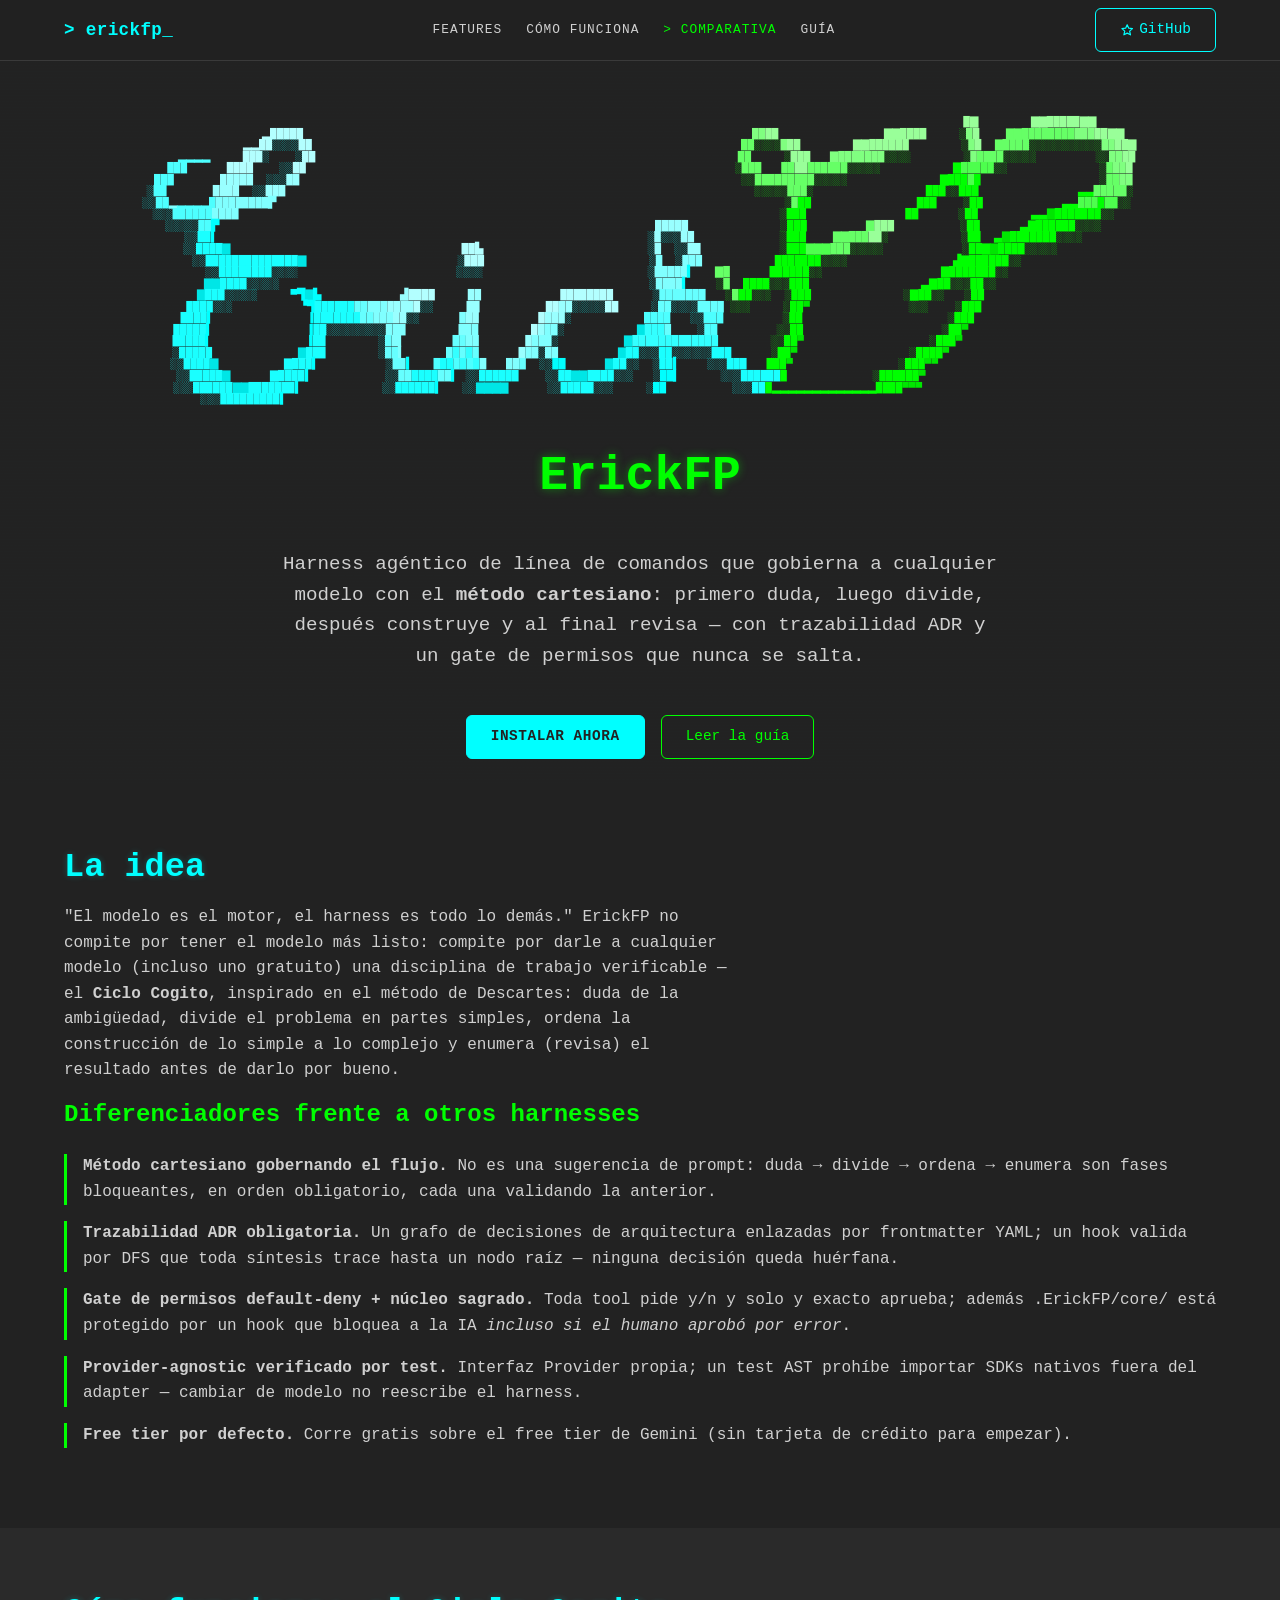
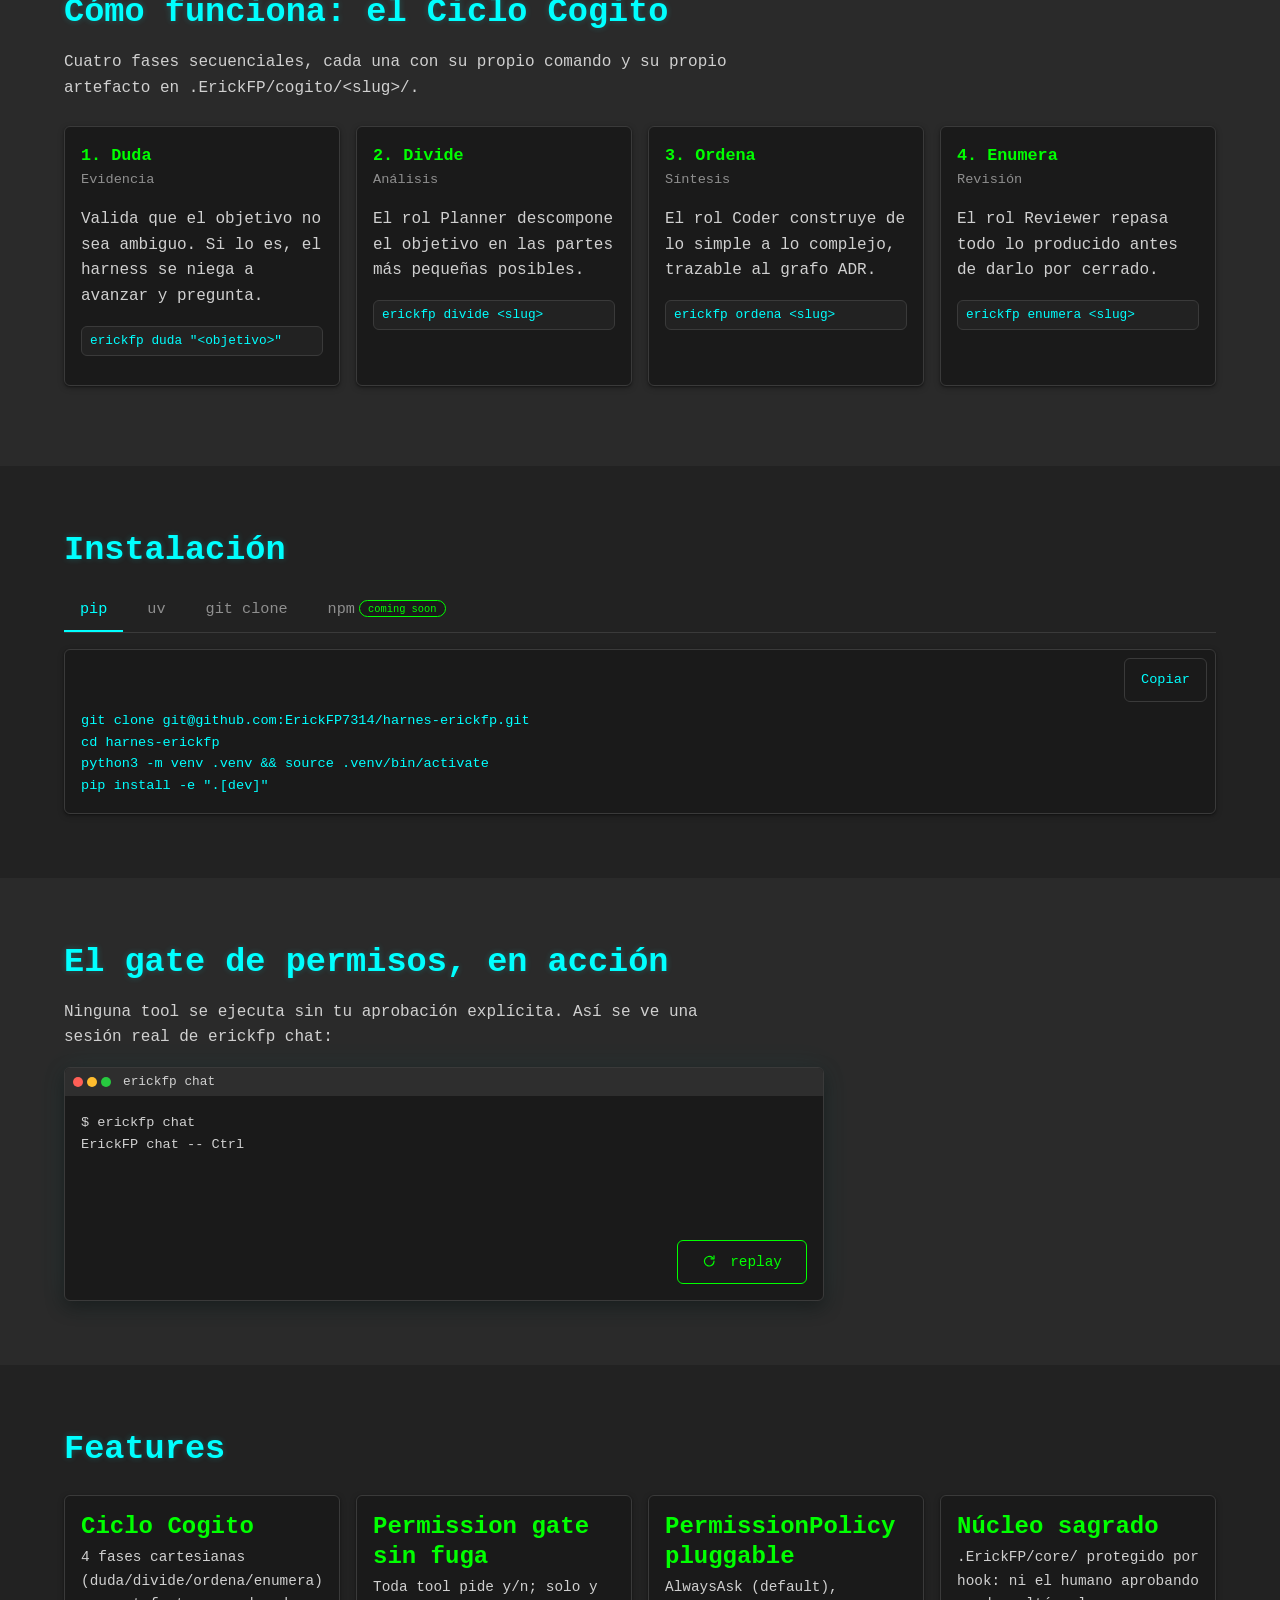
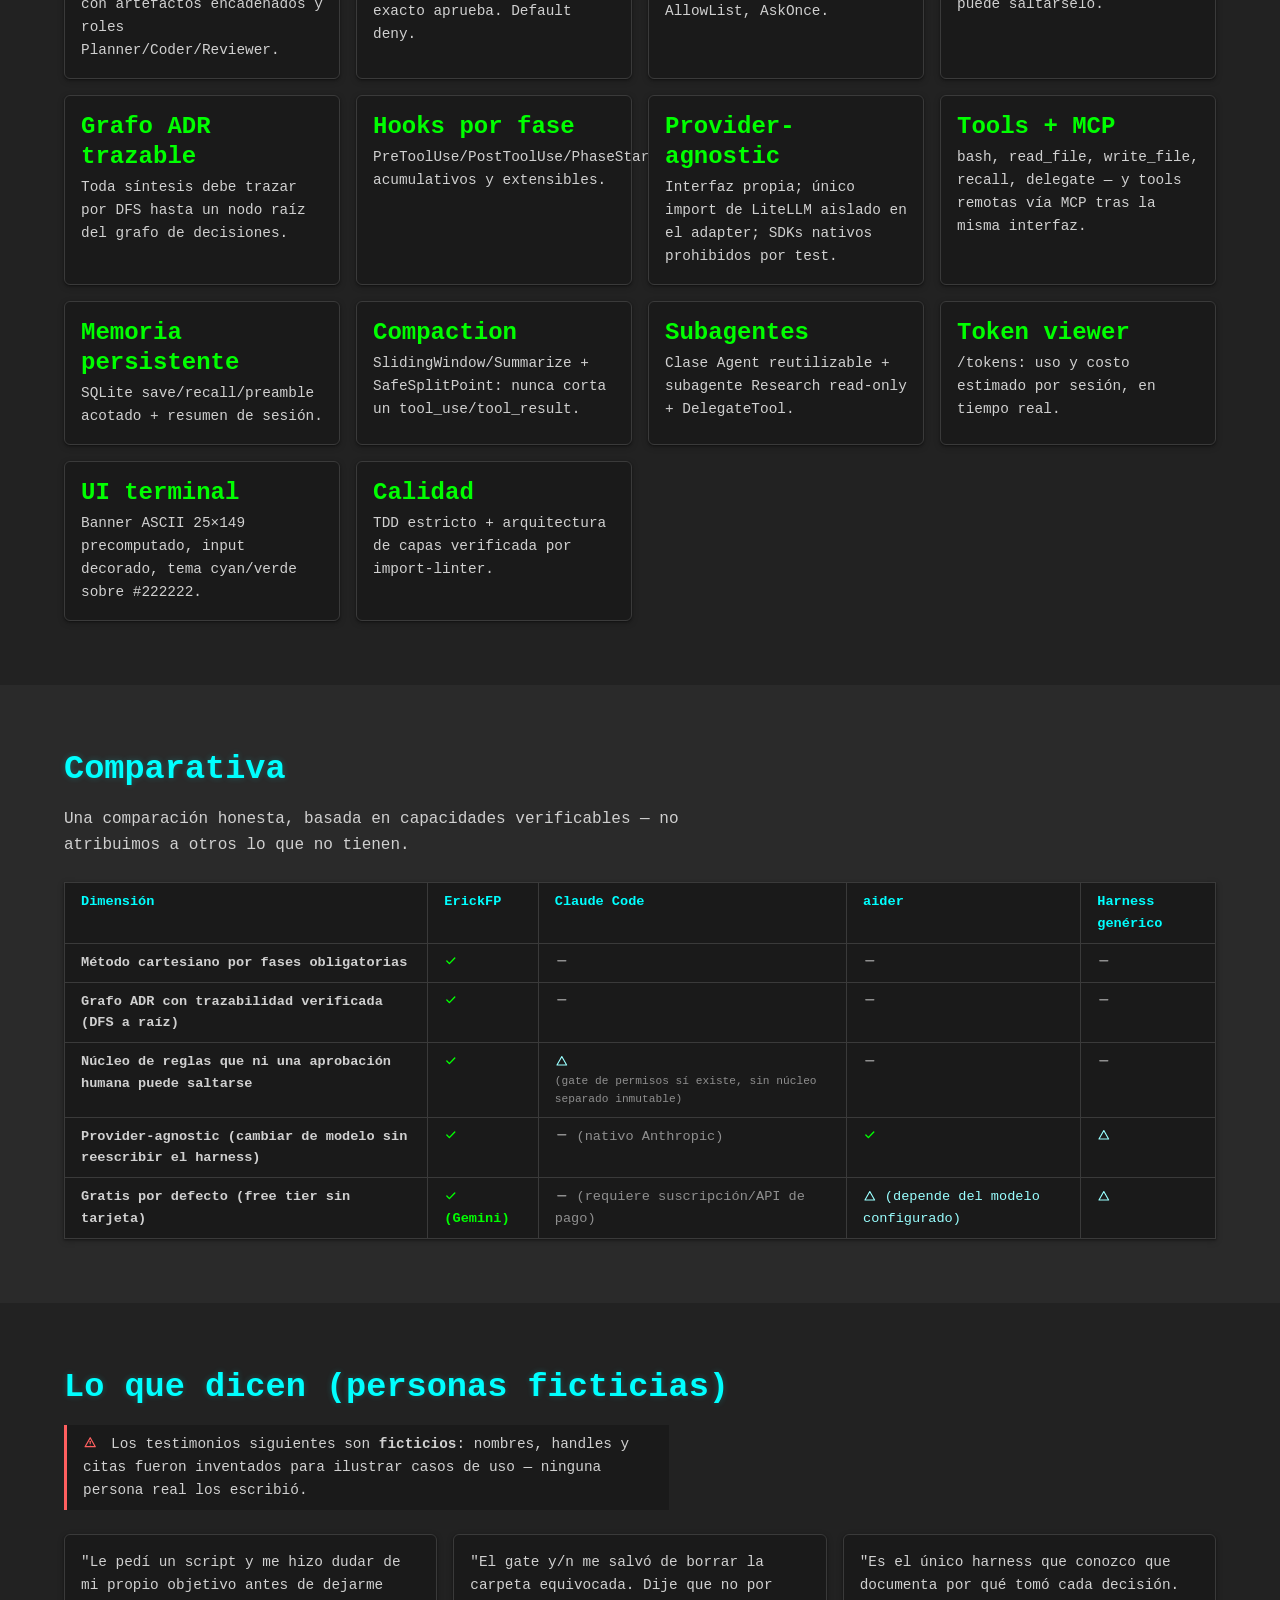
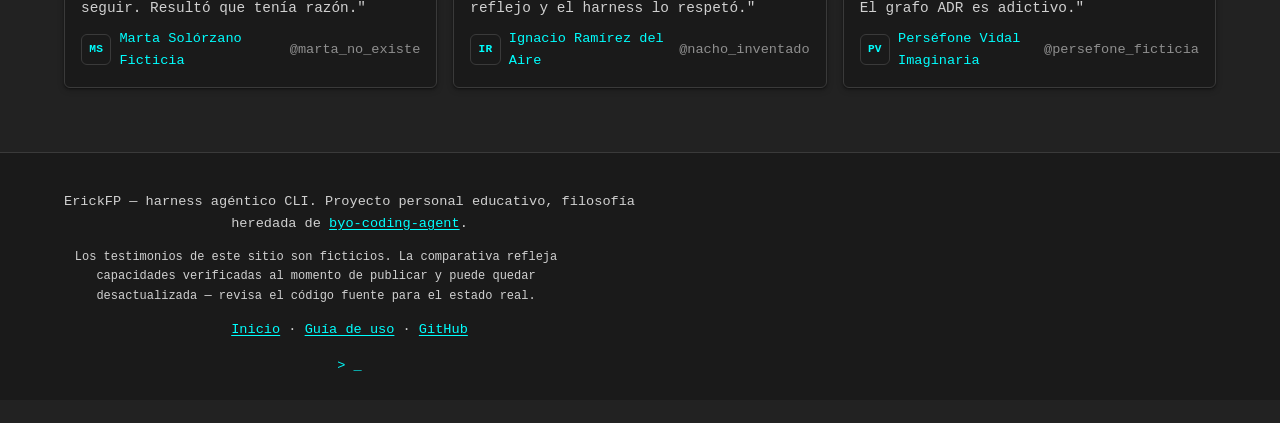
==== commit b5383473: "landing-webpage: mejora visual + cierre de WARNINGs/SUGGESTIONs - Emojis -> iconos SVG inline (sprit" ====
--- a/WebPage/index.html
+++ b/WebPage/index.html
@@ -5,18 +5,60 @@
 <meta name="viewport" content="width=device-width, initial-scale=1">
 <title>ErickFP — harness agéntico CLI gobernado por el método cartesiano</title>
 <meta name="description" content="ErickFP es un harness agéntico de línea de comandos: el modelo es el motor, el harness es todo lo demás. Método cartesiano, gate de permisos sin fuga, núcleo sagrado y trazabilidad ADR.">
+<meta property="og:type" content="website">
+<meta property="og:title" content="ErickFP — harness agéntico CLI gobernado por el método cartesiano">
+<meta property="og:description" content="El modelo es el motor, el harness es todo lo demás. Método cartesiano, gate de permisos sin fuga, núcleo sagrado y trazabilidad ADR.">
+<meta property="og:url" content="https://erickfp7314.github.io/harnes-erickfp/">
+<meta property="og:image" content="https://erickfp7314.github.io/harnes-erickfp/assets/img/og-image.png">
+<meta property="og:image:width" content="1200">
+<meta property="og:image:height" content="630">
+<meta name="twitter:card" content="summary_large_image">
+<meta name="twitter:title" content="ErickFP — harness agéntico CLI gobernado por el método cartesiano">
+<meta name="twitter:description" content="El modelo es el motor, el harness es todo lo demás. Método cartesiano, gate de permisos sin fuga, núcleo sagrado y trazabilidad ADR.">
+<meta name="twitter:image" content="https://erickfp7314.github.io/harnes-erickfp/assets/img/og-image.png">
 <link rel="icon" href="assets/img/favicon.svg" type="image/svg+xml">
 <link rel="stylesheet" href="assets/css/theme.css">
 <link rel="stylesheet" href="assets/css/portada.css">
 <link rel="stylesheet" href="assets/css/landing.css">
 </head>
 <body>
+<svg aria-hidden="true" focusable="false" style="position:absolute;width:0;height:0;overflow:hidden">
+  <defs>
+    <symbol id="icon-menu" viewBox="0 0 24 24" fill="none" stroke="currentColor" stroke-width="2" stroke-linecap="round" stroke-linejoin="round">
+      <path d="M3 6h18M3 12h18M3 18h18"/>
+    </symbol>
+    <symbol id="icon-star" viewBox="0 0 24 24" fill="none" stroke="currentColor" stroke-width="2" stroke-linecap="round" stroke-linejoin="round">
+      <path d="M12 3l2.6 5.7 6.2.6-4.7 4.2 1.4 6.2L12 16.9l-5.5 2.8 1.4-6.2-4.7-4.2 6.2-.6z"/>
+    </symbol>
+    <symbol id="icon-replay" viewBox="0 0 24 24" fill="none" stroke="currentColor" stroke-width="2" stroke-linecap="round" stroke-linejoin="round">
+      <path d="M20 12a8 8 0 1 1-2.6-5.9"/>
+      <path d="M20 3v5h-5"/>
+    </symbol>
+    <symbol id="icon-check" viewBox="0 0 24 24" fill="none" stroke="currentColor" stroke-width="2.4" stroke-linecap="round" stroke-linejoin="round">
+      <path d="M5 12.5l4.5 4.5L19 7"/>
+    </symbol>
+    <symbol id="icon-minus" viewBox="0 0 24 24" fill="none" stroke="currentColor" stroke-width="2.4" stroke-linecap="round" stroke-linejoin="round">
+      <path d="M5 12h14"/>
+    </symbol>
+    <symbol id="icon-triangle" viewBox="0 0 24 24" fill="none" stroke="currentColor" stroke-width="2" stroke-linecap="round" stroke-linejoin="round">
+      <path d="M12 4.5l8.5 15h-17z"/>
+    </symbol>
+    <symbol id="icon-alert" viewBox="0 0 24 24" fill="none" stroke="currentColor" stroke-width="2" stroke-linecap="round" stroke-linejoin="round">
+      <path d="M12 4.5l8.5 15h-17z"/>
+      <line x1="12" y1="10.5" x2="12" y2="14"/>
+      <circle cx="12" cy="16.8" r="0.75" fill="currentColor" stroke="none"/>
+    </symbol>
+  </defs>
+</svg>
+
 <a class="skip-link" href="#main">Saltar al contenido</a>
 
 <header class="site-header">
   <nav class="nav container" aria-label="Navegación principal">
     <a href="#hero" class="logo"><span aria-hidden="true">&gt; </span>erickfp<span class="cursor-caret">_</span></a>
-    <button class="nav-toggle" id="nav-toggle" aria-expanded="false" aria-controls="nav-links" aria-label="Abrir menú">☰</button>
+    <button class="nav-toggle" id="nav-toggle" aria-expanded="false" aria-controls="nav-links" aria-label="Abrir menú">
+      <svg class="icon" aria-hidden="true" focusable="false"><use href="#icon-menu"/></svg>
+    </button>
     <ul class="nav-links" id="nav-links">
       <li><a href="#features" data-nav>Features</a></li>
       <li><a href="#ciclo" data-nav>Cómo funciona</a></li>
@@ -24,7 +66,7 @@
       <li><a href="guia.html">Guía</a></li>
     </ul>
     <a class="btn btn-github" href="https://github.com/ErickFP7314/harnes-erickfp" target="_blank" rel="noopener noreferrer">
-      <span aria-hidden="true">★</span> GitHub
+      <svg class="icon icon-inline" aria-hidden="true" focusable="false"><use href="#icon-star"/></svg> GitHub
     </a>
   </nav>
 </header>
@@ -217,10 +259,18 @@
 ErickFP chat -- Ctrl+D o 'salir' para terminar. Escribe /help para ver los comandos disponibles.
 tu&gt; ¿qué archivos python hay en este proyecto?
 [tool] bash {"command": "find . -name '*.py'"}
-¿aprobar? [y/n] › y
+<span class="gate-line">¿aprobar? [y/n] › y</span>
 ✓ ejecutando… 42 archivos encontrados
-erickfp&gt; Encontré 42 archivos .py, principalmente bajo src/erickfp/.</pre>
-        <button class="btn btn-secondary btn-replay" id="demo-replay" type="button">▶ replay</button>
+erickfp&gt; Encontré 42 archivos .py, principalmente bajo src/erickfp/.
+tu&gt; borra la carpeta node_modules para liberar espacio
+[tool] bash {"command": "rm -rf node_modules"}
+<span class="gate-line">¿aprobar? [y/n] › n</span>
+<span class="deny-line">✗ denegado por el usuario</span>
+erickfp&gt; Entendido, no borro nada. ¿Reviso primero cuánto espacio ocupa node_modules?
+<span class="cursor-caret" aria-hidden="true">█</span></pre>
+        <button class="btn btn-secondary btn-replay" id="demo-replay" type="button">
+          <svg class="icon icon-inline" aria-hidden="true" focusable="false"><use href="#icon-replay"/></svg> replay
+        </button>
       </div>
     </div>
   </section>
@@ -309,38 +359,38 @@
           <tbody>
             <tr>
               <th scope="row">Método cartesiano por fases obligatorias</th>
-              <td class="yes">✓ <span class="visually-hidden">sí</span></td>
-              <td class="no">— <span class="visually-hidden">no</span></td>
-              <td class="no">— <span class="visually-hidden">no</span></td>
-              <td class="no">— <span class="visually-hidden">no</span></td>
+              <td class="yes"><svg class="icon" aria-hidden="true" focusable="false"><use href="#icon-check"/></svg> <span class="visually-hidden">sí</span></td>
+              <td class="no"><svg class="icon" aria-hidden="true" focusable="false"><use href="#icon-minus"/></svg> <span class="visually-hidden">no</span></td>
+              <td class="no"><svg class="icon" aria-hidden="true" focusable="false"><use href="#icon-minus"/></svg> <span class="visually-hidden">no</span></td>
+              <td class="no"><svg class="icon" aria-hidden="true" focusable="false"><use href="#icon-minus"/></svg> <span class="visually-hidden">no</span></td>
             </tr>
             <tr>
               <th scope="row">Grafo ADR con trazabilidad verificada (DFS a raíz)</th>
-              <td class="yes">✓ <span class="visually-hidden">sí</span></td>
-              <td class="no">— <span class="visually-hidden">no</span></td>
-              <td class="no">— <span class="visually-hidden">no</span></td>
-              <td class="no">— <span class="visually-hidden">no</span></td>
+              <td class="yes"><svg class="icon" aria-hidden="true" focusable="false"><use href="#icon-check"/></svg> <span class="visually-hidden">sí</span></td>
+              <td class="no"><svg class="icon" aria-hidden="true" focusable="false"><use href="#icon-minus"/></svg> <span class="visually-hidden">no</span></td>
+              <td class="no"><svg class="icon" aria-hidden="true" focusable="false"><use href="#icon-minus"/></svg> <span class="visually-hidden">no</span></td>
+              <td class="no"><svg class="icon" aria-hidden="true" focusable="false"><use href="#icon-minus"/></svg> <span class="visually-hidden">no</span></td>
             </tr>
             <tr>
               <th scope="row">Núcleo de reglas que ni una aprobación humana puede saltarse</th>
-              <td class="yes">✓ <span class="visually-hidden">sí</span></td>
-              <td class="partial">△ <span class="visually-hidden">parcial:</span> <span class="table-note">(gate de permisos sí existe, sin núcleo separado inmutable)</span></td>
-              <td class="no">— <span class="visually-hidden">no</span></td>
-              <td class="no">— <span class="visually-hidden">no</span></td>
+              <td class="yes"><svg class="icon" aria-hidden="true" focusable="false"><use href="#icon-check"/></svg> <span class="visually-hidden">sí</span></td>
+              <td class="partial"><svg class="icon" aria-hidden="true" focusable="false"><use href="#icon-triangle"/></svg> <span class="visually-hidden">parcial:</span> <span class="table-note">(gate de permisos sí existe, sin núcleo separado inmutable)</span></td>
+              <td class="no"><svg class="icon" aria-hidden="true" focusable="false"><use href="#icon-minus"/></svg> <span class="visually-hidden">no</span></td>
+              <td class="no"><svg class="icon" aria-hidden="true" focusable="false"><use href="#icon-minus"/></svg> <span class="visually-hidden">no</span></td>
             </tr>
             <tr>
               <th scope="row">Provider-agnostic (cambiar de modelo sin reescribir el harness)</th>
-              <td class="yes">✓ <span class="visually-hidden">sí</span></td>
-              <td class="no">— <span class="visually-hidden">no</span> (nativo Anthropic)</td>
-              <td class="yes">✓ <span class="visually-hidden">sí</span></td>
-              <td class="partial">△ <span class="visually-hidden">parcial</span></td>
+              <td class="yes"><svg class="icon" aria-hidden="true" focusable="false"><use href="#icon-check"/></svg> <span class="visually-hidden">sí</span></td>
+              <td class="no"><svg class="icon" aria-hidden="true" focusable="false"><use href="#icon-minus"/></svg> <span class="visually-hidden">no</span> (nativo Anthropic)</td>
+              <td class="yes"><svg class="icon" aria-hidden="true" focusable="false"><use href="#icon-check"/></svg> <span class="visually-hidden">sí</span></td>
+              <td class="partial"><svg class="icon" aria-hidden="true" focusable="false"><use href="#icon-triangle"/></svg> <span class="visually-hidden">parcial</span></td>
             </tr>
             <tr>
               <th scope="row">Gratis por defecto (free tier sin tarjeta)</th>
-              <td class="yes">✓ <span class="visually-hidden">sí</span> (Gemini)</td>
-              <td class="no">— <span class="visually-hidden">no</span> (requiere suscripción/API de pago)</td>
-              <td class="partial">△ <span class="visually-hidden">parcial</span> (depende del modelo configurado)</td>
-              <td class="partial">△ <span class="visually-hidden">parcial</span></td>
+              <td class="yes"><svg class="icon" aria-hidden="true" focusable="false"><use href="#icon-check"/></svg> <span class="visually-hidden">sí</span> (Gemini)</td>
+              <td class="no"><svg class="icon" aria-hidden="true" focusable="false"><use href="#icon-minus"/></svg> <span class="visually-hidden">no</span> (requiere suscripción/API de pago)</td>
+              <td class="partial"><svg class="icon" aria-hidden="true" focusable="false"><use href="#icon-triangle"/></svg> <span class="visually-hidden">parcial</span> (depende del modelo configurado)</td>
+              <td class="partial"><svg class="icon" aria-hidden="true" focusable="false"><use href="#icon-triangle"/></svg> <span class="visually-hidden">parcial</span></td>
             </tr>
           </tbody>
         </table>
@@ -353,7 +403,7 @@
     <div class="container">
       <h2>Lo que dicen (personas ficticias)</h2>
       <p class="fiction-disclaimer">
-        <span aria-hidden="true">[!]</span> Los testimonios siguientes son <strong>ficticios</strong>: nombres, handles y citas fueron inventados
+        <svg class="icon icon-danger icon-inline" aria-hidden="true" focusable="false"><use href="#icon-alert"/></svg> Los testimonios siguientes son <strong>ficticios</strong>: nombres, handles y citas fueron inventados
         para ilustrar casos de uso — ninguna persona real los escribió.
       </p>
       <div class="testimonials-grid reveal">
--- a/WebPage/assets/css/theme.css
+++ b/WebPage/assets/css/theme.css
@@ -78,6 +78,13 @@
    * pequenos -- nunca en parrafos largos, spec web-theme-terminal). --- */
   --glow-cyan: 0 0 10px rgba(0, 255, 255, 0.45);
   --glow-green: 0 0 10px rgba(0, 255, 0, 0.4);
+  --glow-cyan-soft: 0 0 6px rgba(0, 255, 255, 0.22);
+
+  /* --- Sombras en capas (profundidad sutil, D-visual): resting/hover para
+   * cards y paneles. Nunca sustituyen al borde -- se combinan con
+   * border-color/glow existentes, nunca con width/height/padding. --- */
+  --shadow-sm: 0 1px 2px rgba(0, 0, 0, 0.35), 0 2px 6px rgba(0, 0, 0, 0.25);
+  --shadow-md: 0 6px 18px rgba(0, 0, 0, 0.4);
 }
 
 *,
@@ -131,6 +138,7 @@
 
 h2 {
   font-size: clamp(1.4rem, 3vw, 2.1rem);
+  text-shadow: var(--glow-cyan-soft);
 }
 
 h3 {
@@ -206,6 +214,29 @@
 .skip-link:focus {
   left: var(--space-2);
   top: var(--space-2);
+}
+
+/* ---------- Iconos SVG inline (sprite via <use>, D6: reemplaza emojis) ---
+ * Todos los iconos usan stroke="currentColor" -- heredan el color del
+ * elemento contenedor, cero paleta nueva. Tamano relativo a la fuente. */
+.icon {
+  width: 1em;
+  height: 1em;
+  display: inline-block;
+  vertical-align: -0.15em;
+  flex-shrink: 0;
+}
+
+.icon-danger {
+  color: var(--accent-danger);
+}
+
+/* Separacion del icono cuando precede a texto visible en linea (el
+ * whitespace del markup no basta: el glyph del icono llega casi al borde
+ * de su viewBox de 24x24). No se usa en iconos solos (nav-toggle) para no
+ * descentrarlos. */
+.icon-inline {
+  margin-right: 0.35em;
 }
 
 /* --- Botones de copiado reutilizados en landing y guia --- */
@@ -364,7 +395,8 @@
     background-color 0.2s ease,
     color 0.2s ease,
     border-color 0.2s ease,
-    box-shadow 0.2s ease;
+    box-shadow 0.2s ease,
+    transform 0.2s ease;
   background: transparent;
 }
 
@@ -373,6 +405,14 @@
   background: var(--accent-primary);
   color: var(--bg-base);
   box-shadow: var(--glow-cyan);
+  transform: translateY(-1px);
+}
+
+@media (prefers-reduced-motion: reduce) {
+  .btn:hover,
+  .btn:focus-visible {
+    transform: none;
+  }
 }
 
 /* Primario (pista Stitch C1): fondo cyan solido, texto oscuro, uppercase */
@@ -421,6 +461,7 @@
    * espacio para que .copy-btn no tape la primera linea de codigo. */
   padding: 3.75rem var(--space-3) var(--space-3);
   overflow-x: auto;
+  box-shadow: var(--shadow-sm);
 }
 
 .snippet pre {
@@ -446,6 +487,7 @@
    * medía 4.44:1 -- por debajo del minimo WCAG 4.5:1. Sobre bg-inset
    * (#1A1A1A) el mismo texto muted sube a ~5.38:1. */
   background: var(--bg-inset);
+  box-shadow: var(--shadow-sm);
 }
 
 .table-wrapper table {
@@ -468,12 +510,21 @@
   background: var(--bg-inset);
 }
 
+.table-wrapper tbody tr {
+  transition: background-color 0.2s ease;
+}
+
+.table-wrapper tbody tr:hover {
+  background-color: rgba(0, 255, 255, 0.05);
+}
+
 /* ---------- Callouts ---------- */
 .callout {
   background: var(--bg-inset);
   border-left: 3px solid var(--accent-secondary);
   padding: var(--space-2) var(--space-3);
   font-size: 0.9rem;
+  box-shadow: var(--shadow-sm);
 }
 
 .callout-warning {
@@ -505,6 +556,21 @@
   margin: var(--space-2) 0 0;
   color: var(--accent-primary);
   font-size: 0.85rem;
+}
+
+/* ---------- Responsive nav (tablet): el nav en una sola fila ya iba muy
+ * ajustado a 768px (limite exacto); los iconos SVG (D6) sumaron unos px
+ * de mas y provocaban overflow horizontal. Reduce gaps sin tocar
+ * width/padding de ningun item individual (sin layout-shift de contenido,
+ * solo menos aire entre items). ---------- */
+@media (max-width: 860px) {
+  .nav {
+    gap: var(--space-2);
+  }
+
+  .nav-links {
+    gap: var(--space-3);
+  }
 }
 
 /* ---------- Responsive nav (mobile) ---------- */
@@ -529,7 +595,7 @@
     display: inline-block;
   }
 
-  .btn-github span {
+  .btn-github .icon {
     display: none;
   }
 }
--- a/WebPage/assets/css/landing.css
+++ b/WebPage/assets/css/landing.css
@@ -93,12 +93,20 @@
   border: 1px solid var(--border-subtle);
   border-radius: var(--radius);
   padding: var(--space-3);
-  transition: border-color 0.2s ease, box-shadow 0.2s ease;
+  box-shadow: var(--shadow-sm);
+  transition: border-color 0.2s ease, box-shadow 0.2s ease, transform 0.2s ease;
 }
 
 .cogito-step:hover {
   border-color: var(--accent-secondary);
-  box-shadow: var(--glow-green);
+  box-shadow: var(--shadow-md), var(--glow-green);
+  transform: translateY(-3px);
+}
+
+@media (prefers-reduced-motion: reduce) {
+  .cogito-step:hover {
+    transform: none;
+  }
 }
 
 .cogito-phase {
@@ -183,6 +191,9 @@
   border-radius: var(--radius);
   overflow: hidden;
   max-width: 760px;
+  /* Anillo ambiente muy sutil + sombra de profundidad -- panel destacado
+   * de la seccion (D-visual, task 2: glow en elementos destacados). */
+  box-shadow: var(--shadow-md), 0 0 32px rgba(0, 255, 255, 0.06);
 }
 
 .terminal-titlebar {
@@ -235,6 +246,10 @@
   color: var(--accent-secondary);
 }
 
+.demo-output .deny-line {
+  color: var(--accent-danger);
+}
+
 .btn-replay {
   display: block;
   margin: 0 var(--space-3) var(--space-3) auto;
@@ -253,12 +268,20 @@
   border: 1px solid var(--border-subtle);
   border-radius: var(--radius);
   padding: var(--space-3);
-  transition: border-color 0.2s ease, box-shadow 0.2s ease;
+  box-shadow: var(--shadow-sm);
+  transition: border-color 0.2s ease, box-shadow 0.2s ease, transform 0.2s ease;
 }
 
 .feature-card:hover {
   border-color: var(--accent-primary);
-  box-shadow: var(--glow-cyan);
+  box-shadow: var(--shadow-md), var(--glow-cyan);
+  transform: translateY(-3px);
+}
+
+@media (prefers-reduced-motion: reduce) {
+  .feature-card:hover {
+    transform: none;
+  }
 }
 
 .feature-card h3 {
@@ -315,12 +338,20 @@
   border-radius: var(--radius);
   padding: var(--space-3);
   margin: 0;
-  transition: border-color 0.2s ease, box-shadow 0.2s ease;
+  box-shadow: var(--shadow-sm);
+  transition: border-color 0.2s ease, box-shadow 0.2s ease, transform 0.2s ease;
 }
 
 .tweet-card:hover {
   border-color: var(--accent-secondary);
-  box-shadow: var(--glow-green);
+  box-shadow: var(--shadow-md), var(--glow-green);
+  transform: translateY(-3px);
+}
+
+@media (prefers-reduced-motion: reduce) {
+  .tweet-card:hover {
+    transform: none;
+  }
 }
 
 .avatar {
